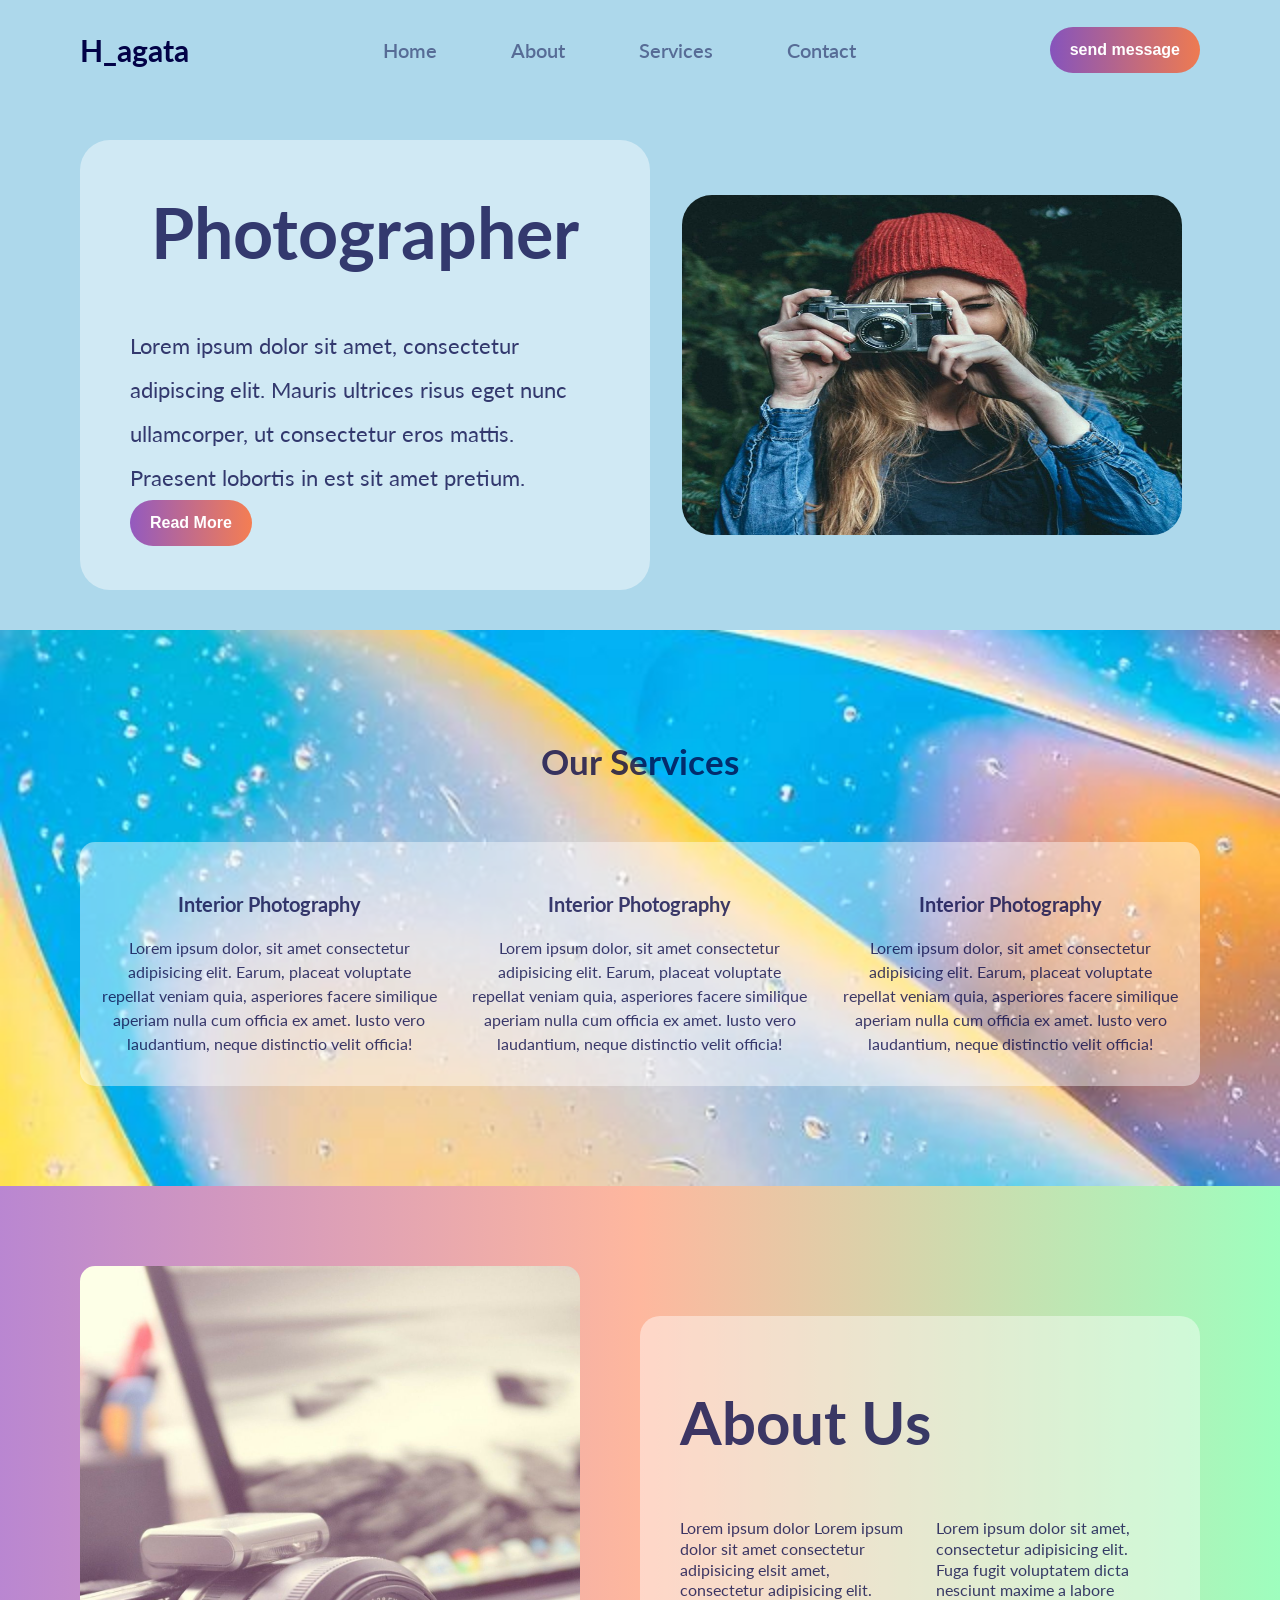
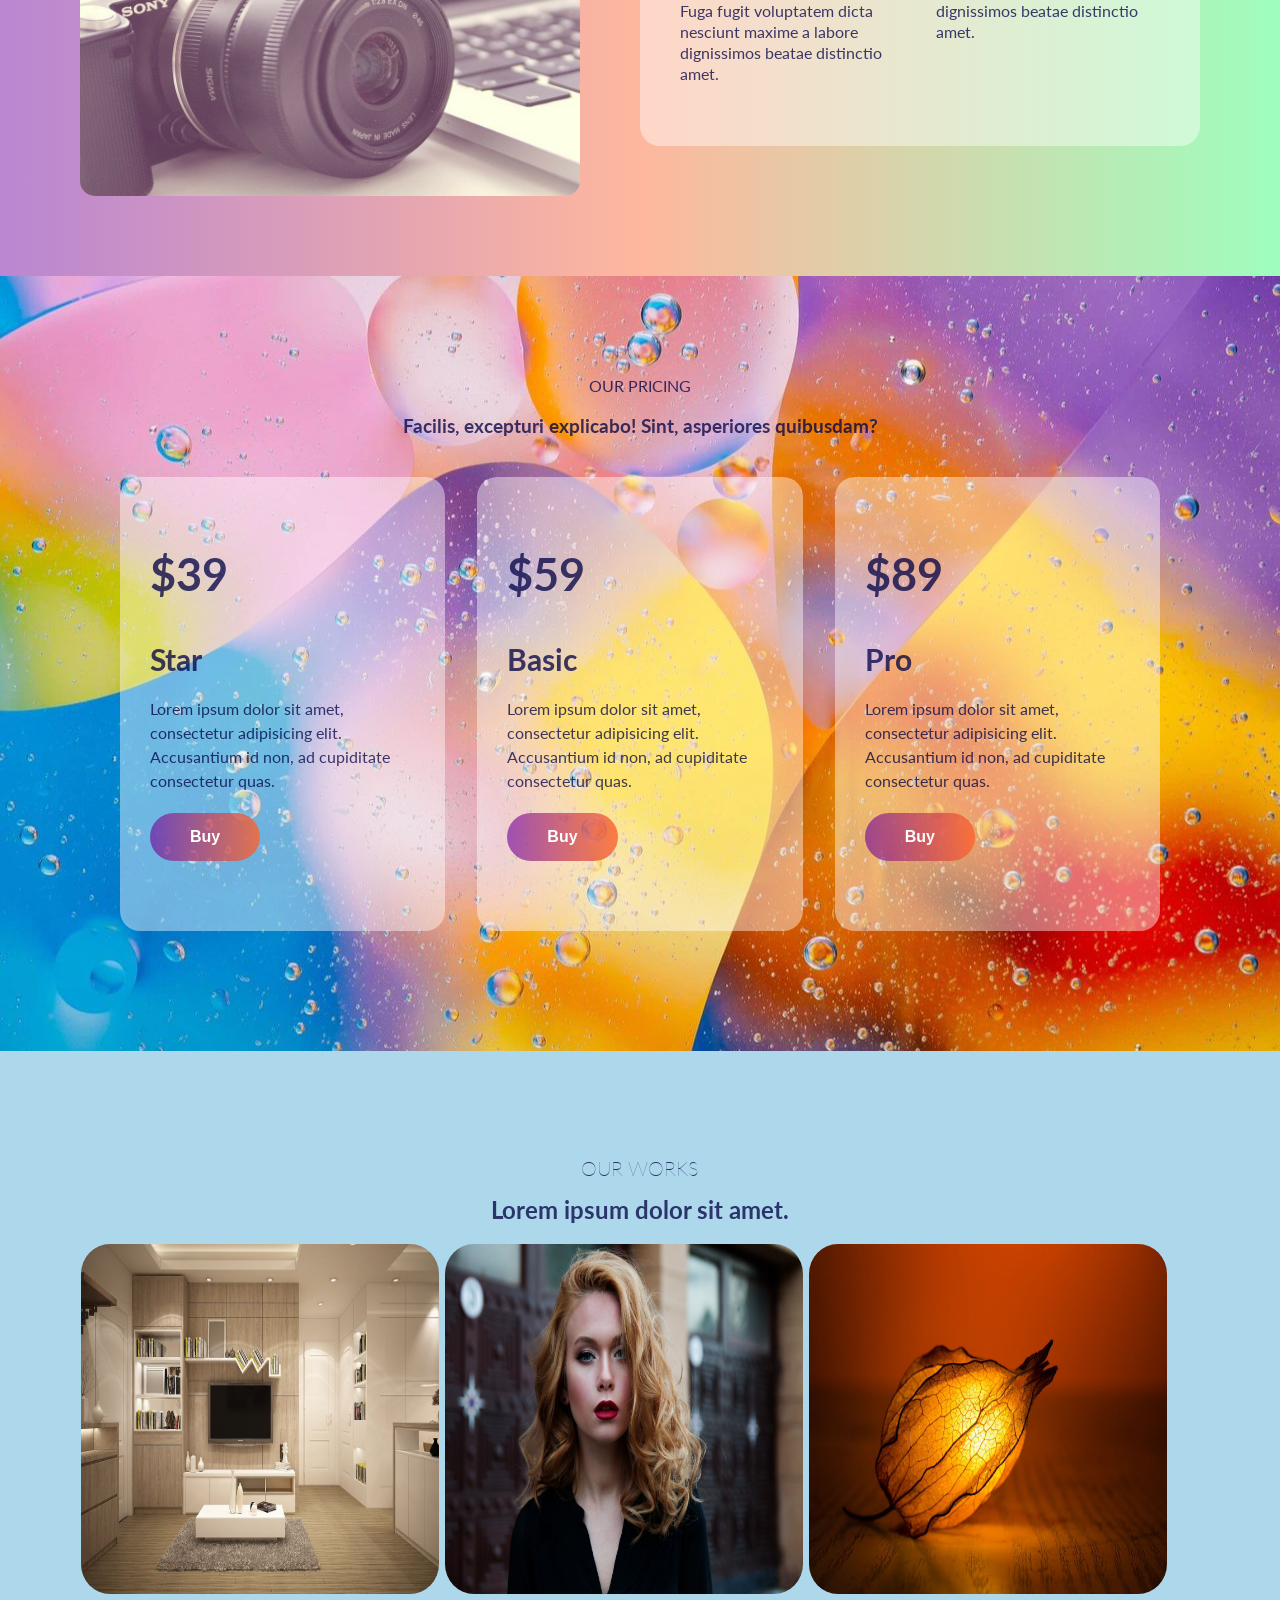
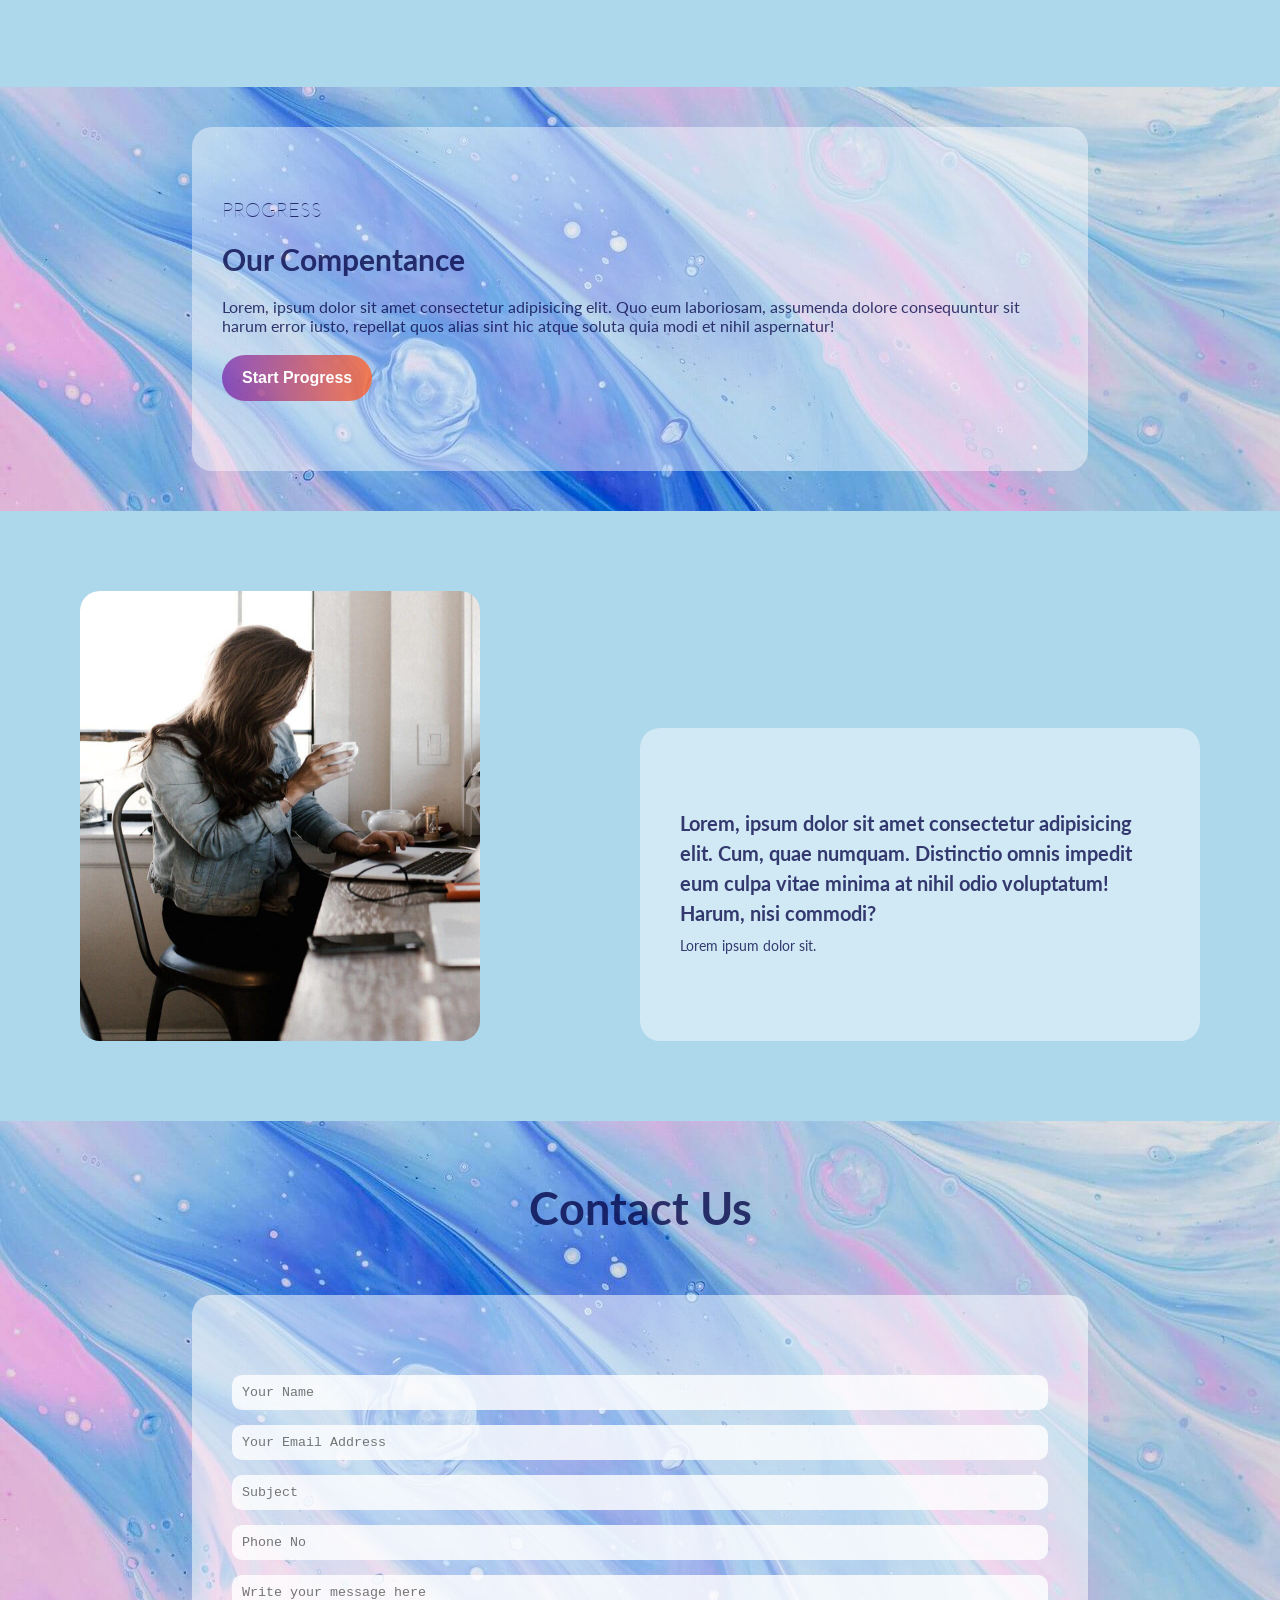
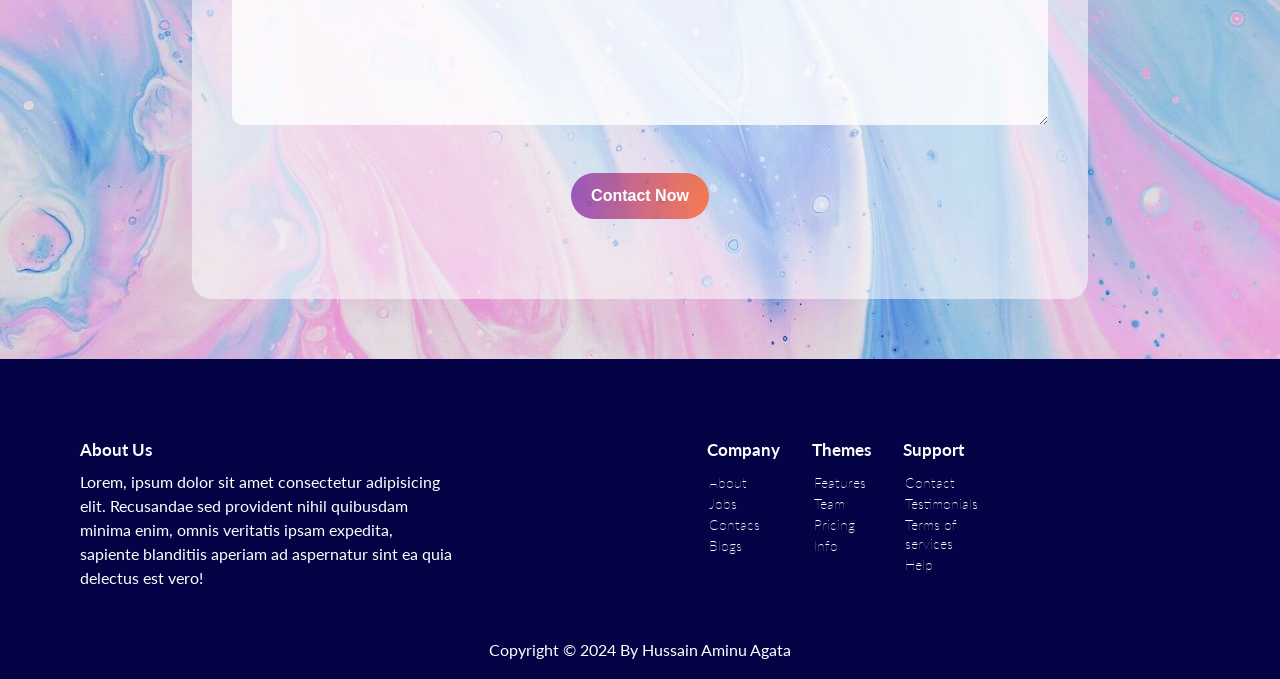
==== index.html @ 6557d961 "initial commit" ====
<!DOCTYPE html>
<html lang="en">
<head>
    <meta charset="UTF-8">
    <link rel="stylesheet" href="https://cdnjs.cloudflare.com/ajax/libs/font-awesome/6.5.2/css/all.min.css" integrity="sha512-SnH5WK+bZxgPHs44uWIX+LLJAJ9/2PkPKZ5QiAj6Ta86w+fsb2TkcmfRyVX3pBnMFcV7oQPJkl9QevSCWr3W6A==" crossorigin="anonymous" referrerpolicy="no-referrer" />
    <link rel="stylesheet" href="style.css">
    <link rel="stylesheet" href="https://cdnjs.cloudflare.com/ajax/libs/font-awesome/6.5.2/css/all.min.css" integrity="sha512-SnH5WK+bZxgPHs44uWIX+LLJAJ9/2PkPKZ5QiAj6Ta86w+fsb2TkcmfRyVX3pBnMFcV7oQPJkl9QevSCWr3W6A==" crossorigin="anonymous" referrerpolicy="no-referrer" />

    <meta name="viewport" content="width=device-width, initial-scale=1.0">
    <title>@agata</title>
</head>
<body>
    <section>
        <div class="h-bg">
    <div class="navbar">
        <div class="container flx">
            <div class="logo">H_agata</div>
            <ul class="nav">
                <li><a href="#">Home</a></li>
                <li><a href="#">About</a></li>
                <li><a href="#">Services</a></li>
                <li><a href="#">Contact</a></li>
            </ul>
            <button>send message</button>

        </div>
    </div>
    <div class="showcase">
        <div class="container">
            <div class="shw">
                <div class="s-b">
                    <h2>Photographer</h2>
                    <p>Lorem ipsum dolor sit amet, consectetur adipiscing elit. Mauris ultrices risus eget nunc ullamcorper, ut consectetur eros mattis. Praesent lobortis in est sit amet pretium.</p>
                    <button>Read More</button>
                </div>
                
                <img src="images/shw-case-pc.jpg" alt="">
            </div>
        </div>
    </div>
    </div>
</section>

<section-1>
    <div class="services">
    <div class="container">
        <h3>Our Services</h3>
        <div class="icon-container">
            <div class="icon">
                <i class="fa-thin fa-lightbulb fa-2xl" style="color: #c346bf;"></i>
            <h4>Interior Photography</h4>
            <p>Lorem ipsum dolor, sit amet consectetur adipisicing elit. Earum, placeat voluptate repellat veniam quia, asperiores facere similique aperiam nulla cum officia ex amet. Iusto vero laudantium, neque distinctio velit officia!</p>
            </div>
            <div class="icon">
                <i class="fa-thin fa-lightbulb fa-2xl" style="color: #c346bf;"></i>
            <h4>Interior Photography</h4>
            <p>Lorem ipsum dolor, sit amet consectetur adipisicing elit. Earum, placeat voluptate repellat veniam quia, asperiores facere similique aperiam nulla cum officia ex amet. Iusto vero laudantium, neque distinctio velit officia!</p>
            </div>
            <div class="icon">
                <i class="fa-thin fa-lightbulb fa-2xl" style="color: #c346bf;"></i>
            <h4>Interior Photography</h4>
            <p>Lorem ipsum dolor, sit amet consectetur adipisicing elit. Earum, placeat voluptate repellat veniam quia, asperiores facere similique aperiam nulla cum officia ex amet. Iusto vero laudantium, neque distinctio velit officia!</p>
            </div>
        </div>
        </div>
    </div>
</div>
</section-1>
<section-2>
    <div class="about">
        <div class="container-1">
        <img src="images/camera.jpg" alt="">
        <div class="abt">
            <h2>About Us</h2>
            <div class="abt-p">
            <p>
                Lorem ipsum dolor Lorem ipsum dolor sit amet consectetur adipisicing elsit amet, consectetur adipisicing elit. Fuga fugit voluptatem dicta nesciunt maxime a labore dignissimos beatae distinctio amet.
            </p>
            <p>
                Lorem ipsum dolor sit amet, consectetur adipisicing elit. Fuga fugit voluptatem dicta nesciunt maxime a labore dignissimos beatae distinctio amet.
            </p>
        </div>
        </div>
    </div>
</div>
</div>
</section-2>
<section-3>
    <div class="our">
        <div class="container"></div>
    <div class="our-pricing">
        
            <p>OUR PRICING</p>
            <h3>Facilis, excepturi explicabo! Sint, asperiores quibusdam?</h3>
            <div class="wrapper">
                <div>
                    <h2>$39</h2>
                    <h4>Star</h4>
                    <span>Lorem ipsum dolor sit amet, consectetur adipisicing elit. Accusantium id non, ad cupiditate consectetur quas.</span> <br>
                    <button>Buy</button>
                </div>
                <div>
                    <h2>$59</h2>
                    <h4>Basic</h4>
                    <span>Lorem ipsum dolor sit amet, consectetur adipisicing elit. Accusantium id non, ad cupiditate consectetur quas.</span> <br>
                    <button>Buy</button>
                </div>
                <div>
                    <h2>$89</h2>
                    <h4>Pro</h4>
                    <span>Lorem ipsum dolor sit amet, consectetur adipisicing elit. Accusantium id non, ad cupiditate consectetur quas.</span> <br>
                    <button>Buy</button>
                </div>
            </div>
        </div>
    </div>
</div>
</section-3>
<section-4>
    <div class="our-work">
        <div class="container">
            <div class="wrk">
            <h1>
                OUR WORKS
            </h1>
            <h2>
                Lorem ipsum dolor sit amet.
            </h2>
            <div class="wrk-img">
                <img src="images/room.png.jpg" alt="">
                <img src="images/woman.png.jpg" alt="">
                <img src="images/lght.png.jpg" alt="">
            </div>
        </div>
    </div>
    </div>
</section>

<section-5>
    <div class="progression">
        <div class="container">
            <div class="pgr">
                <div class="cntn">
                <h2>PROGRESS</h2>
                <h4>Our Compentance</h4>
                    <p>Lorem, ipsum dolor sit amet consectetur adipisicing elit. Quo eum laboriosam, assumenda dolore consequuntur sit harum error iusto, repellat quos alias sint hic atque soluta quia modi et nihil aspernatur!</p>
                    <button>
                        Start Progress
                    </button>
                 
                </div>
        </div>
        
        </div>
    </div>
</section-5>
<section-6>
    <div class="s-wmn">
        <div class="container">
            <div class="wmn">
            <img src="images/woman2.jpg" alt="">
            <p>Lorem, ipsum dolor sit amet consectetur adipisicing elit. Cum, quae numquam. Distinctio omnis impedit eum culpa vitae minima at nihil odio voluptatum! Harum, nisi commodi?<br> <span style=" font-size: smaller; font-weight: lighter;"><small>Lorem ipsum dolor sit.</small></span></p>
        
        </div>
    </div>
    </div>
</section-6>
<secttion-7>
    <div class="contact">
        <div class="container">
            <div class="cnt">
                <h3>Contact Us</h3>
                <form id="contactForm" action="https://formspree.io/f/xjvnjndo"
                method="POST">
                    
                    <input type="text" id="name" name="name" placeholder="Your Name" required>
        
                    <input type="email" id="email" name="email" placeholder="Your Email Address" required>
        
                    <input type="text" id="subject" name="subject" placeholder="Subject" required>
                    <input type="text" id="phone no" name="Phone no" placeholder="Phone No" required>
        
                    <textarea id="message" name="message" placeholder="Write your message here" required></textarea>
                    <div class="btn">
                        <button>Contact Now</button>
                    </div>
                  </form>
            </div>
        </div>
    </div>
</secttion-7>

<div class="footer">
    <div class="container">
        <div class="abt-f">
            <div class="abt-us">
                <div>
                    <h1>About Us</h1>
                <p>Lorem, ipsum dolor sit amet consectetur adipisicing elit. Recusandae sed provident nihil quibusdam minima enim, omnis veritatis ipsam expedita, sapiente blanditiis aperiam ad aspernatur sint ea quia delectus est vero!</p>
                </div>
                <br> <br>
                <div class="cover">
                <div>
                    <h1>Company</h1>
                    <ul>
                        <li><a href="#">About</a></li>
                        <li><a href="#">Jobs</a></li>
                        <li><a href="#">Contacs</a></li>
                        <li><a href="#">Blogs</a></li>
                    </ul>
                </div>
                <div>
                    <h1>Themes</h1>
                    <ul>
                        <li><a href="#">Features</a></li>
                        <li><a href="#">Team</a></li>
                        <li><a href="#">Pricing</a></li>
                        <li><a href="#">Info</a></li>
                    </ul>
                </div>
                <div>
                    <h1>Support</h1>
                    <ul>
                        <li><a href="#">Contact</a></li>
                        <li><a href="#">Testimonials</a></li>
                        <li><a href="#">Terms of services</a></li>
                        <li><a href="#">Help</a></li>
                    </ul>
                    
                </div>
                
            </div>
        </div>
        </div>
        
    </div>
    <div class="copy-right">
        <p>Copyright &copy; 2024 By Hussain Aminu Agata</p>
    </div>
</div>

</body>
</html>
---- style.css ----
@import url('https://fonts.googleapis.com/css2?family=Lato&display=swap');
*{
    padding: 0%;
    margin: 0%;
    box-sizing: border-box;
    list-style: none;
    text-decoration: none;
}

body{
    font-family: lato,sans-serif;
}
img:hover{
    filter: blur(0.2rem);
}


.container{
    padding: 0 80px;
}
.navbar{
    padding: 50px 0;
    width: 100%;
    height: 70px;
}

.navbar .container {
    display: flex;
    justify-content: space-between;
    align-items: center;
    height: 100%;
}

.flx{
    display: flex;
    justify-content: space-between;
}

.logo{
    font-size: 30px;
    font-weight: bold;
    color: rgb(2, 2, 71);
}
button{
    padding: 14px 20px;
    font-size: 16px;
    font-weight: 600;
    color: #fff;
    border-radius: 90px;
    background: linear-gradient(to right, rgba(111, 5, 160, 0.626), rgba(253, 101, 45, 0.813));
    border: 0;
    cursor: pointer;
    transition: background;
    transition-duration: 3s;
    transition-delay: 0.1s;
    transition-property: all;

}

button:hover{
    background: linear-gradient(to right, rgba(111, 5, 160, 0.484),  rgba(253, 100, 45, 0.461));
    transform: translateY(5px);
}
.h-bg{
    background-color: rgba(26, 147, 199, 0.356);
    height: auto;
}
ul{
    display: flex;
}

li{
    margin: 20px;
    padding: 17px;
}
li a{
    font-size: 20px;
    font-weight: 600;
    color: rgba(3, 3, 68, 0.511);
}

li a:hover{
    color: black;
}

.showcase{
    padding: 40px 0;
}
.showcase img{
    height: 340px;
    width: 500px;
    border-radius: 30px;
    align-self: center;
}

.showcase img:hover{
    filter: blur(0.2rem);
}
.shw{
    display: grid;
    grid-template-columns: 1fr 1fr;
    gap: 2rem;
}
.showcase .s-b{
    background-color: rgba(255, 255, 255, 0.427);
    width: 570px;
    height: 450px;
    border-radius: 30px;
    padding: 50px;
}

.showcase .s-b h2{
    font-size: 70px;
    color: rgba(3, 3, 68, 0.763);
}
.showcase .s-b p{
    line-height: 2em;
    padding-top: 30px;
    font-size: 22px;
    color: rgba(3, 3, 68, 0.763);
}

/*services*/
.services{
    background-image: url(images/bg.jpg);
    background-position: center;
    background-repeat: no-repeat;
    background-size: cover;
    width: 100%;
    padding: 100px 0;
}

.services h3{
    text-align: center;
    font-size: 35px;
    font-weight: bolder;
    color: rgba(3, 3, 68, 0.763);
    
}
.icon-container{
    background-color: rgba(255, 255, 255, 0.427);
    width: 100%;
    border-radius: 15px;
    display: grid;
    grid-template-columns: 1fr 1fr 1fr;
    gap: 2em;
    padding: 30px 20px;
    margin-top: 50px;
    text-align: center;
    color:  rgba(3, 3, 68, 0.763);
    line-height: 1.5em;
}

.icon-container h4{
    font-size: 20px;
    padding: 20px;
    font-weight: bold;
}

.about{
    background: linear-gradient(to right, rgba(111, 5, 160, 0.484),  rgba(253, 100, 45, 0.461) ,  rgba(45, 253, 114, 0.461));
    padding: 80px 0;
}

.container-1{
    display: grid;
    padding: 0 80px;
    grid-template-columns: 1fr 1fr;
}
.about img{
    width: 500px;
    height: 530px;
    border-radius: 15px;
}

.abt{
    background-color: rgba(255, 255, 255, 0.427);
    border-radius: 20px;
    height: 430px;
    padding: 70px 40px;
    align-self: center;
}
.abt-p{
    display: grid;
    grid-template-columns: 1fr 1fr;
    gap: 2em;
    line-height: 1.3em;
    color: rgba(3, 3, 68, 0.763);
    padding: 40px 0;
}
.abt h2{
    font-size: 60px;
    color:  rgba(3, 3, 68, 0.763);
    text-align: left;
}

.our{
    
    background-position: center;
    background-repeat: no-repeat;
    background-size: cover;
    background-image: url(images/bg-4.jpg);
}
.our-pricing{
    padding: 90px;
}
.our-pricing p,h3{
    text-align: center;
    color:  rgba(3, 3, 68, 0.763);
    padding: 10px;
}

.wrapper {
    display: grid;
    grid-template-columns: 1fr 1fr 1fr;
    gap: 2em;
    padding: 20px;
    margin: 10px;
    
}
.wrapper >div{
    padding: 70px 30px;
    background-color: rgba(255, 255, 255, 0.427);
    border-radius: 20px;
}
.wrapper h2{
    font-size: 45px;
    font-weight: bold;
    text-align: left;
    color:  rgba(3, 3, 68, 0.763);
}
.wrapper h4{
    font-size: 30px;
    color:  rgba(3, 3, 68, 0.763);
    padding: 20px 0;
}
.wrapper span{
    color:  rgba(3, 3, 68, 0.763);
    line-height: 1.5em;
}

.wrapper button{
    margin-top: 20px;
    padding: 15px 40px;
}

.our-work{
    background-color: rgba(26, 147, 199, 0.356);
    height: auto;
}
.wrk{
    padding: 90px 0;
    color: rgba(3, 3, 68, 0.763);
}

.wrk h1, h2{
    text-align: center;
}
.our-work h1{
    font-size: 20px;
    font-weight: lighter;
    padding: 15px 0;
}

.wrk-img img{
    width: 360px;
    height: 350px; 
    padding: 0px 1px;
    border-radius: 30px;
}

.progression{
    background: url(images/bg-2.jpg);
    background-repeat: no-repeat;
    background-size: cover;
}
.pgr{
    padding: 40px 0;
    display: grid;
    place-items: center;
}
.cntn{
    width: 80%;
    padding: 70px 30px;
    background-color: rgba(255, 255, 255, 0.427);
    border-radius: 20px;
}
.cntn h2{
    font-size: 20px;
    font-weight: lighter; 
    color: rgba(3, 3, 68, 0.763);
    text-align: left;
}
.cntn h4{
    font-size: 30px;
    color: rgba(3, 3, 68, 0.763);
    margin-top: 10px;
    padding-bottom: 20px;
}
.cntn p{
    color: rgba(3, 3, 68, 0.763);
}
.cntn button{
    margin-top: 20px;
}

.s-wmn{
    background-color: rgba(26, 147, 199, 0.356);
    height: auto;
    padding: 80px 0;
}
.wmn{
    display: grid;
    grid-template-columns: 1fr 1fr;
}
.wmn p{
    
    height: min-content;
    padding: 80px 40px;
    background-color: rgba(255, 255, 255, 0.427);
    border-radius: 20px;
    align-self: end;
    font-size: 20px;
    font-weight: bold;
    line-height: 1.5em;
    color: rgba(3, 3, 68, 0.763);
}
.s-wmn img{
    width: 400px;
    height: 450px;
    border-radius: 20px;
}

.contact{
    background: url(images/bg-2.jpg);
    background-position: center;
    background-repeat: no-repeat;
    background-size: cover;
    padding-bottom: 60px;
    
}

.cnt h3{
    font-size: 45px;
    padding: 60px 0;
    color: rgba(3, 3, 68, 0.763);
}
form {
    width: 80%;
    margin: 0px auto;
    padding: 80px 40px;
    background-color: rgba(255, 255, 255, 0.53);
    border-radius: 20px;
  }
  
  h2 {
    text-align: center;
    margin-bottom: 20px;
  }
  
  label {
    display: block;
    margin-bottom: 5px;
  }
  
  input[type="text"],
  input[type="email"],
  textarea {
    width: 100%;
    padding: 10px;
    border: none;
    border-radius: 10px;
    margin-bottom: 15px;
    box-sizing: border-box;
    color: #0d0d0d;
    font-family: monospace;
    background-color: rgba(255, 255, 255, 0.801);
  }
  
  textarea {
    height: 150px;
  }
  input,textarea:focus{
    outline: none;
  }

  .btn{
    display: flex;
    justify-content: center;
    margin-top: 30px;
  }

  .footer{
    background-color: rgb(3, 3, 70);
    color: #fff;
    padding-top: 80px;
    padding-bottom: 20px;
  }

  .abt-us{
    display: grid;
    grid-template-columns:  2fr 1fr 1fr 1fr;
    gap: 2em;
  }
  .abt-us h1{
    font-size: 17px;
    padding-bottom: 10px;
  }
  .abt-us p{
    line-height: 1.5em;
  }
  .abt-us ul{
    display: block;
  }
  .abt-us li{
        margin: 2px;
        padding: 0px;
  }

  .abt-us li a{
color: #fff;
font-size: 14px;
font-weight: lighter;
  }
  .abt-us li a:hover{
    color: #cdcde7ab;
  }

  .cover{
    display: flex;
    gap: 2rem;
  }

  .copy-right{
    text-align: center;
    margin-top: 50px;
  }

  @media (max-width:768px){
    .navbar {
        padding: 20px 0;
        height: auto;
        background-color: transparent;
    }
    
    .navbar .container {
        flex-direction: column;
        text-align: center;
     }
     .navbar li{
        padding: 2px 0;
     }
     .navbar ul{
         padding: 10px;
        
     }
    
     .navbar a:hover{
        padding: 4px;
    }

    .wrapper {
        display: flex;
        flex: 1;
        flex-direction: column;
        text-align: center;
    }
    .wrapper
    h2 {
        text-align: center;
        
    }
    



  @media (max-width:500px){
    .navbar {
        padding: 20px 0;
        height: auto;
        background-color: transparent;
    }
    
    .navbar .container {
        flex-direction: column;
        text-align: center;
     }
     .navbar li{
        padding: 2px 0;
     }
     .navbar ul{
         padding: 10px;
        
     }
    
     .navbar a:hover{
        padding: 4px;
    }
    .shw{
       display: block;
        text-align: center;
        padding-right: 30px;
        
    }
    .showcase .s-b{
        background-color: rgba(255, 255, 255, 0.427);
        height: auto;
        width: 116%;
        height: 350px;
        padding: 50px 30px;
        border-radius: 30px;
        margin-right: 50px;
    }
    
}

.showcase .s-b h2{
    font-size: 40px;
    color: rgba(3, 3, 68, 0.763);
}
.showcase .s-b p{
    line-height: 1.5em;
    padding-top: 20px;
    font-size: 16px;
    color: rgba(3, 3, 68, 0.763);
}
    .showcase img{
        height: 240px;
        width: 340px;
        border-radius: 30px;
        align-self: center;
        margin-top: 10px;
    }
    .s-b button{
        margin-top: 10px;
    }

    .icon-container{
        display: block;
    }

    .container-1{
        display: block;
        padding: 0 80px;
        grid-template-columns: 1fr 1fr;
    }
    .about img{
        width: 400px;
        height: 330px;
        padding-right: 60px;
    }
    
    .abt{
        text-align: center;
        height: auto;
    }
    .abt-p{
        display: block;
        line-height: 1.4em;
    }
    .abt h2{
        font-size: 40px;
        color:  rgba(3, 3, 68, 0.763);

        text-align: center;
    }

    .wrk h1, h2{
        text-align: center;
    }
    .wmn{
        display: block;
    }
    .wmn p{
        align-self: end;
    }
    .s-wmn img{
        width: 330px;
        height: 350px;
        border-radius: 20px;
    }
    
    .cntn h4{
       text-align: center;
    }
    .cntn button{
        display: grid;
        place-items: center;
        margin: auto;
        margin-top: 20px;
    }
    .cntn h2{
        text-align: center;
    }
    .abt-us{
        display: block;
      }
      
      .abt-us h1,p{
        text-align: center;
      }
      .abt-us li{
        text-align: center;
  }

  .abt-us li a{
color: #fff;
font-size: 14px;
font-weight: lighter;
  }

  .cover{
    display: grid;
    grid-template-columns: 1fr 1fr 1fr;
  }

}
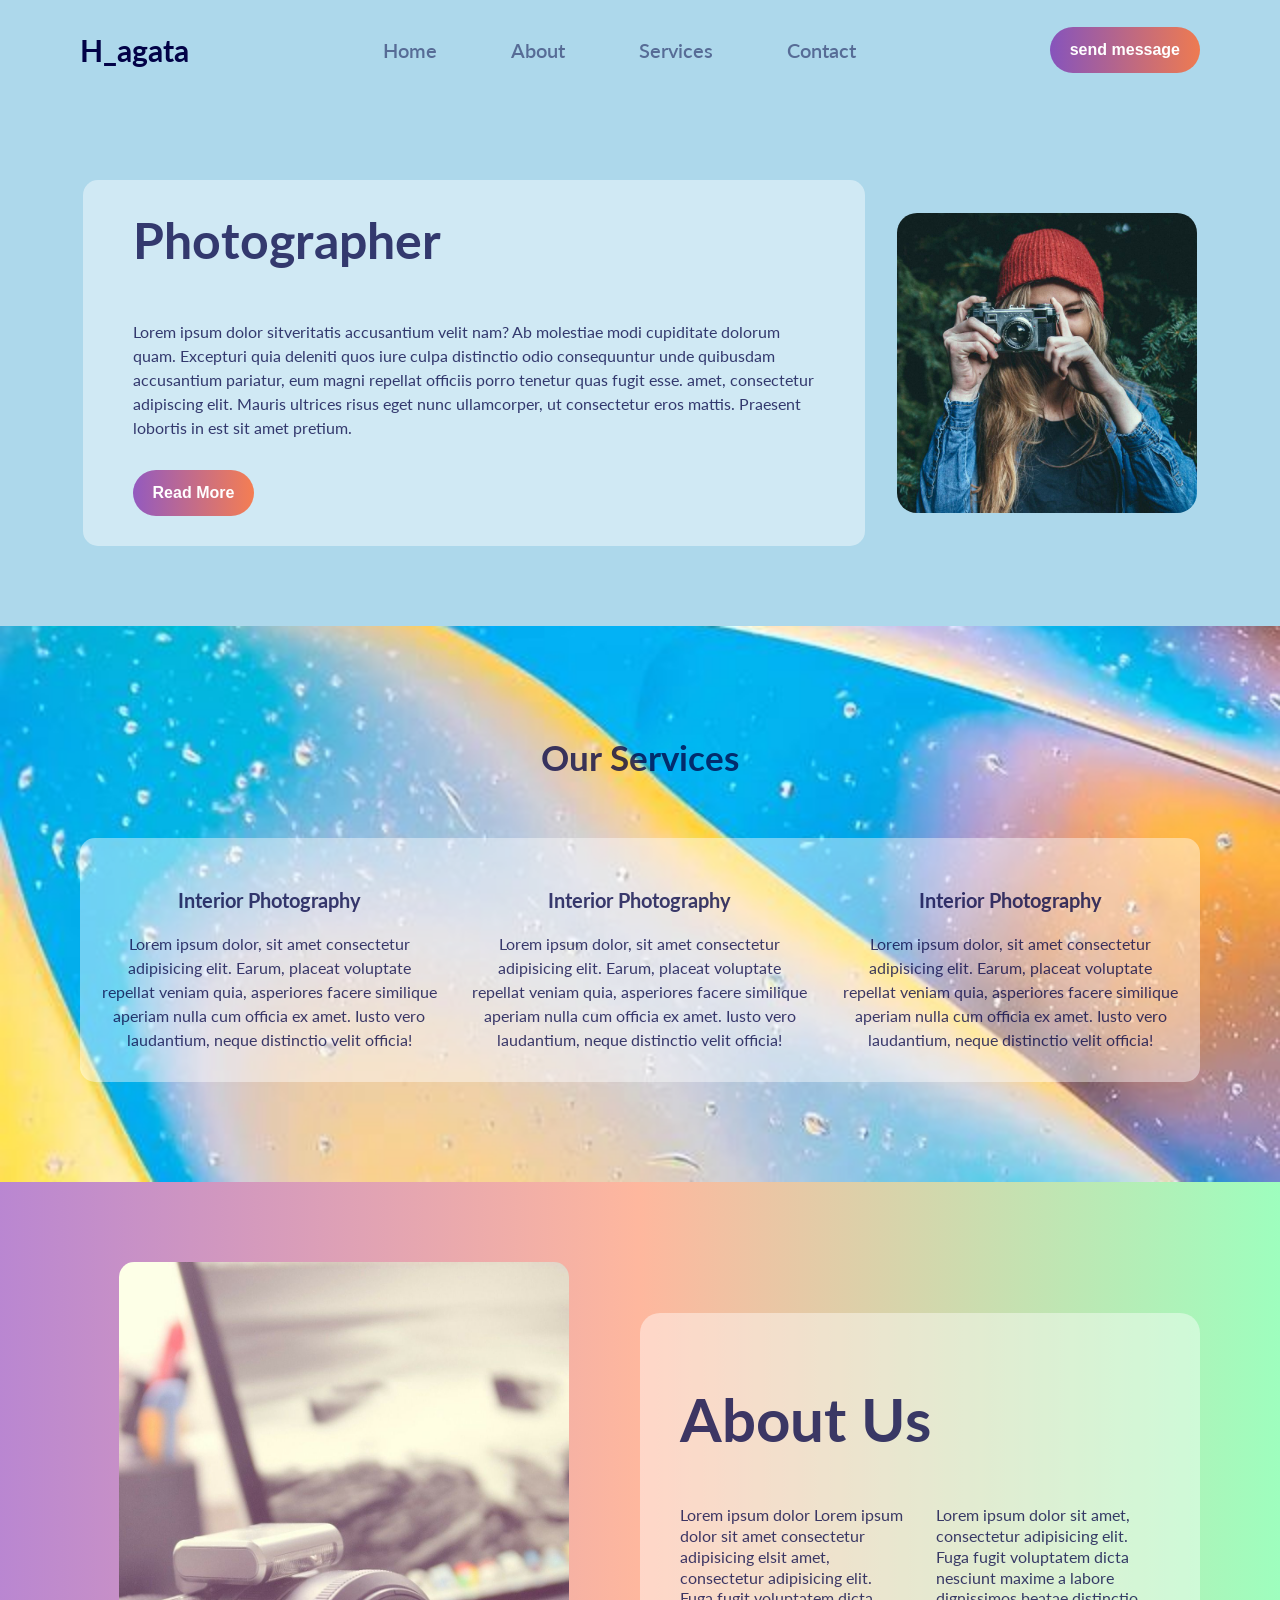
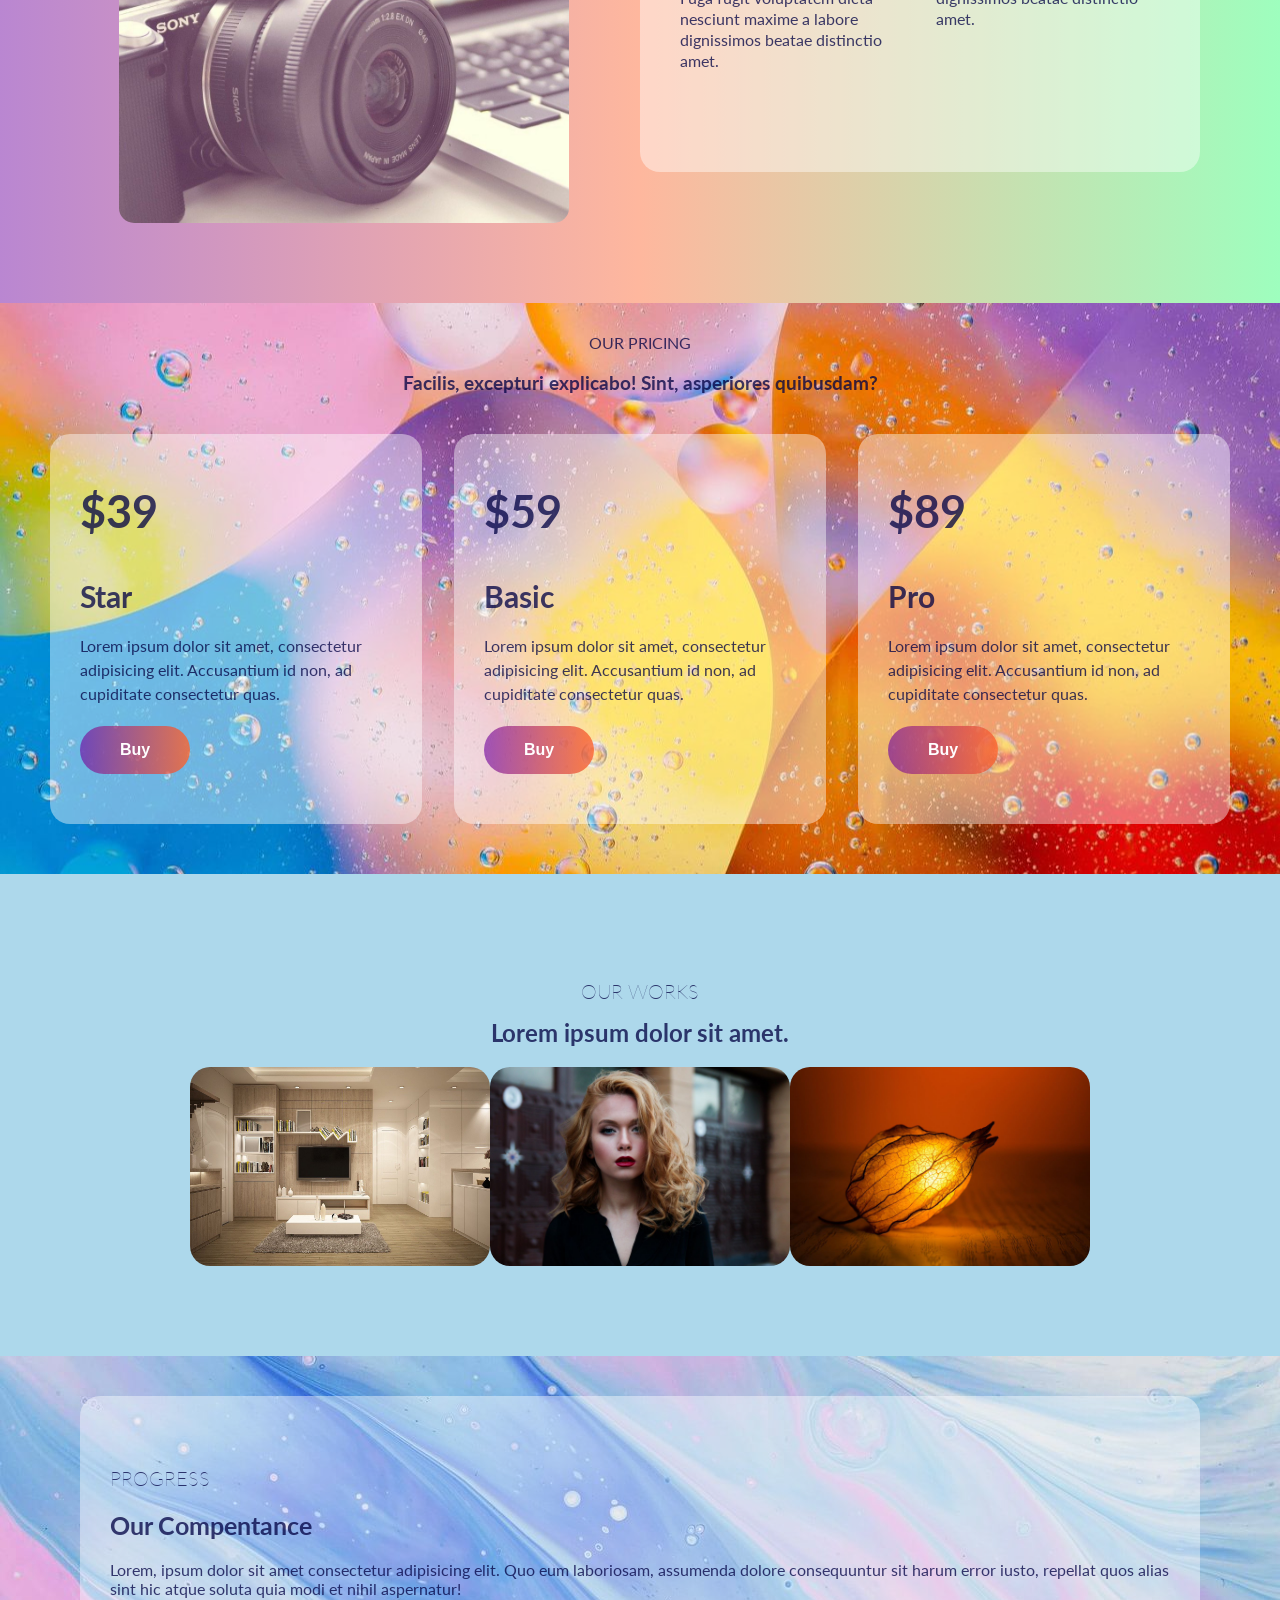
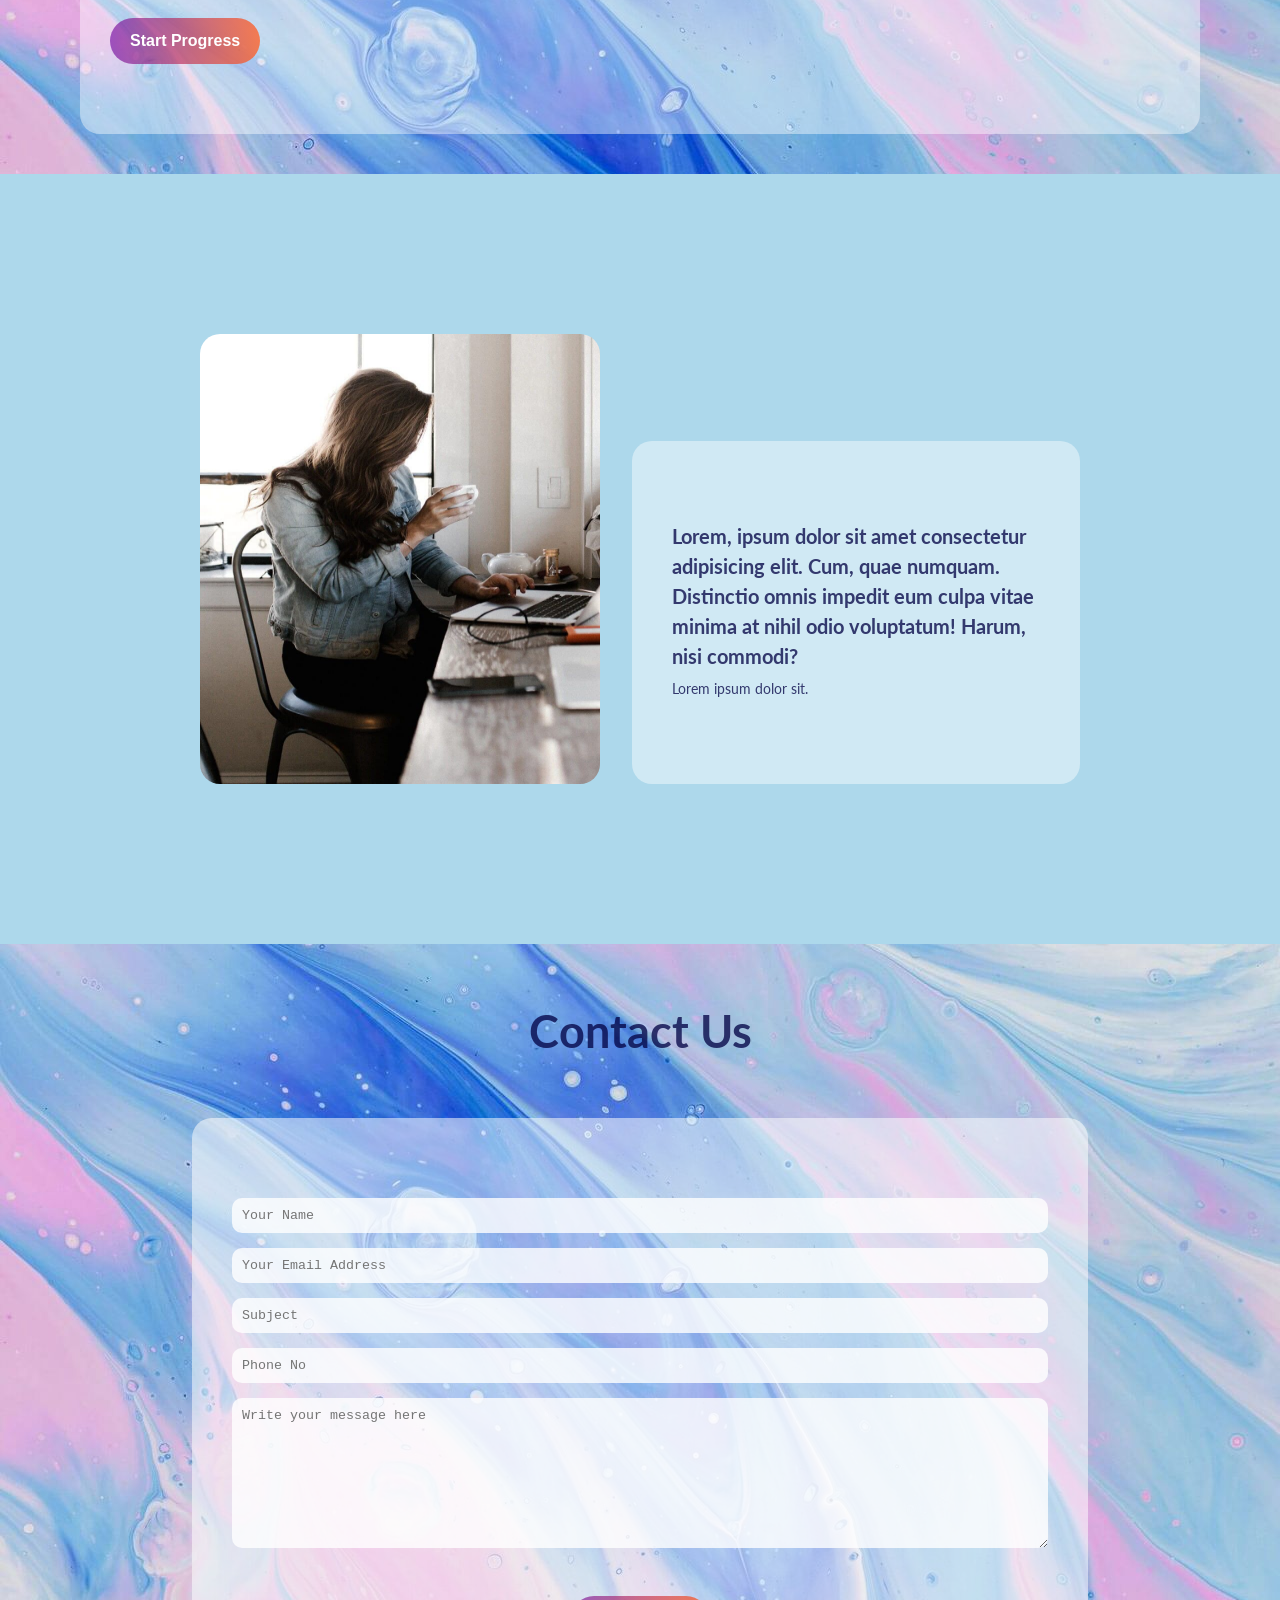
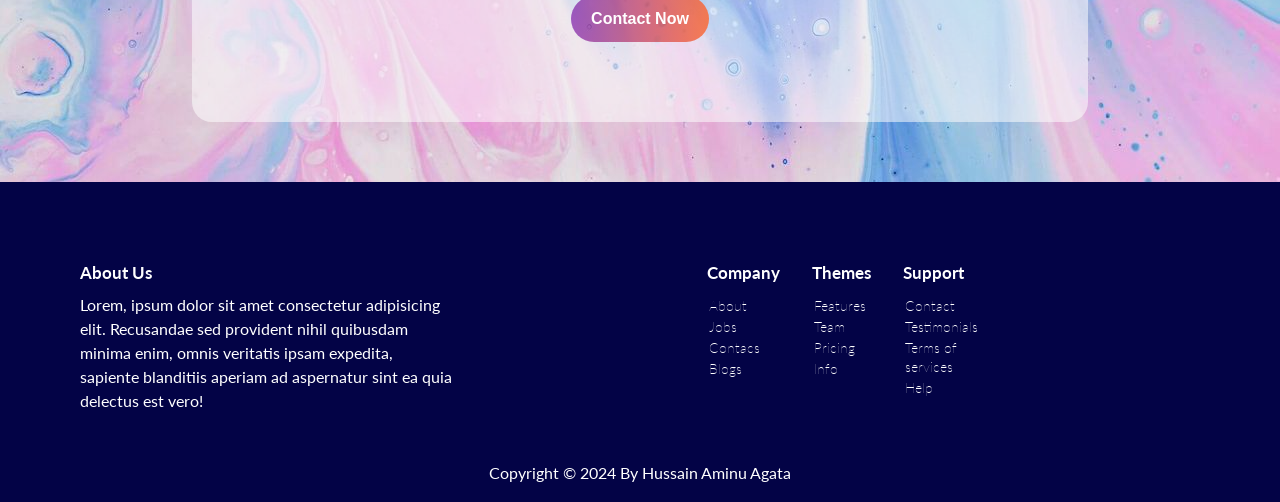
==== commit ed428c94: "initial commit" ====
--- a/index.html
+++ b/index.html
@@ -30,7 +30,7 @@
             <div class="shw">
                 <div class="s-b">
                     <h2>Photographer</h2>
-                    <p>Lorem ipsum dolor sit amet, consectetur adipiscing elit. Mauris ultrices risus eget nunc ullamcorper, ut consectetur eros mattis. Praesent lobortis in est sit amet pretium.</p>
+                    <p>Lorem ipsum dolor sitveritatis accusantium velit nam? Ab molestiae modi cupiditate dolorum quam. Excepturi quia deleniti quos iure culpa distinctio odio consequuntur unde quibusdam accusantium pariatur, eum magni repellat officiis porro tenetur quas fugit esse. amet, consectetur adipiscing elit. Mauris ultrices risus eget nunc ullamcorper, ut consectetur eros mattis. Praesent lobortis in est sit amet pretium.</p>
                     <button>Read More</button>
                 </div>
                 
--- a/style.css
+++ b/style.css
@@ -83,43 +83,42 @@
     color: black;
 }
 
-.showcase{
-    padding: 40px 0;
-}
-.showcase img{
-    height: 340px;
-    width: 500px;
-    border-radius: 30px;
-    align-self: center;
-}
-
-.showcase img:hover{
-    filter: blur(0.2rem);
+img{
+    width: 100px;
+}
+.s-b h2{
+    text-align: left;
+    font-size: 50px;
+    
 }
 .shw{
-    display: grid;
-    grid-template-columns: 1fr 1fr;
-    gap: 2rem;
-}
-.showcase .s-b{
+    display: flex;
+    justify-content: center;
+    flex-wrap: wrap;
+    gap: 2em;
+    align-items: center;
+    padding: 80px 0
+}
+
+.s-b p{
+    margin-top: 50px;
+    line-height: 1.5em;
+}
+.s-b button{
+    margin-top: 30px;
+}
+
+.shw img{
+    width: 300px;
+    border-radius: 20px;
+}
+.s-b{
+    width: 69.9%;
+    padding: 30px 50px;
+    color: rgba(3, 3, 68, 0.763);
     background-color: rgba(255, 255, 255, 0.427);
-    width: 570px;
-    height: 450px;
-    border-radius: 30px;
-    padding: 50px;
-}
-
-.showcase .s-b h2{
-    font-size: 70px;
-    color: rgba(3, 3, 68, 0.763);
-}
-.showcase .s-b p{
-    line-height: 2em;
-    padding-top: 30px;
-    font-size: 22px;
-    color: rgba(3, 3, 68, 0.763);
-}
-
+    border-radius: 15px;
+}
 /*services*/
 .services{
     background-image: url(images/bg.jpg);
@@ -135,9 +134,9 @@
     font-size: 35px;
     font-weight: bolder;
     color: rgba(3, 3, 68, 0.763);
-    
 }
 .icon-container{
+    
     background-color: rgba(255, 255, 255, 0.427);
     width: 100%;
     border-radius: 15px;
@@ -163,30 +162,37 @@
 }
 
 .container-1{
-    display: grid;
+    display: flex;
+    justify-content: center;
+    gap: 2em;
+    align-items: center;
     padding: 0 80px;
-    grid-template-columns: 1fr 1fr;
+    
 }
 .about img{
-    width: 500px;
-    height: 530px;
+    width: 450px;
     border-radius: 15px;
+    display: flex;
+    margin: auto;
 }
 
 .abt{
+    width: 50%;
     background-color: rgba(255, 255, 255, 0.427);
     border-radius: 20px;
-    height: 430px;
+    height: auto;
     padding: 70px 40px;
+    gap: 2rem;
     align-self: center;
 }
+
 .abt-p{
     display: grid;
     grid-template-columns: 1fr 1fr;
     gap: 2em;
     line-height: 1.3em;
-    color: rgba(3, 3, 68, 0.763);
-    padding: 40px 0;
+    color: rgba(3, 3, 68, 0.763); 
+    padding: 30px 0;
 }
 .abt h2{
     font-size: 60px;
@@ -202,7 +208,7 @@
     background-image: url(images/bg-4.jpg);
 }
 .our-pricing{
-    padding: 90px;
+    padding: 20px;
 }
 .our-pricing p,h3{
     text-align: center;
@@ -219,7 +225,7 @@
     
 }
 .wrapper >div{
-    padding: 70px 30px;
+    padding: 50px 30px;
     background-color: rgba(255, 255, 255, 0.427);
     border-radius: 20px;
 }
@@ -261,12 +267,13 @@
     font-weight: lighter;
     padding: 15px 0;
 }
-
+.wrk-img{
+    display: flex;
+    justify-content: center;
+}
 .wrk-img img{
-    width: 360px;
-    height: 350px; 
-    padding: 0px 1px;
-    border-radius: 30px;
+    width: 300px;
+    border-radius: 20px;
 }
 
 .progression{
@@ -280,7 +287,7 @@
     place-items: center;
 }
 .cntn{
-    width: 80%;
+    width: auto;
     padding: 70px 30px;
     background-color: rgba(255, 255, 255, 0.427);
     border-radius: 20px;
@@ -292,7 +299,7 @@
     text-align: left;
 }
 .cntn h4{
-    font-size: 30px;
+    font-size: 25px;
     color: rgba(3, 3, 68, 0.763);
     margin-top: 10px;
     padding-bottom: 20px;
@@ -310,11 +317,14 @@
     padding: 80px 0;
 }
 .wmn{
-    display: grid;
-    grid-template-columns: 1fr 1fr;
+    display: flex;
+    justify-content: center;
+    flex-wrap: wrap;
+    gap: 2em;
+    padding: 80px 0
 }
 .wmn p{
-    
+    width: 40%;
     height: min-content;
     padding: 80px 40px;
     background-color: rgba(255, 255, 255, 0.427);
@@ -436,7 +446,10 @@
     margin-top: 50px;
   }
 
-  @media (max-width:768px){
+
+
+  /*mobile*/
+  @media (max-width:500px){
     .navbar {
         padding: 20px 0;
         height: auto;
@@ -459,22 +472,100 @@
         padding: 4px;
     }
 
-    .wrapper {
-        display: flex;
-        flex: 1;
-        flex-direction: column;
-        text-align: center;
-    }
-    .wrapper
-    h2 {
-        text-align: center;
+ 
+     .icon-container{
+            display: block;
+        }
+    
+        .container-1{
+            display: block;
+            padding: 0 80px;
+            grid-template-columns: 1fr 1fr;
+        }
         
-    }
-    
-
-
-
-  @media (max-width:500px){
+
+        
+        .abt-p{
+            display: block;
+            line-height: 1.4em;
+            flex-wrap: wrap;
+        }
+        .abt h2{
+            font-size: 40px;
+            color:  rgba(3, 3, 68, 0.763);
+    
+            text-align: center;
+        }
+    
+        .wrk h1, h2{
+            text-align: center;
+        }
+        
+
+        .wrapper {
+            display: block;
+            gap: 2em;
+            padding: 50px;
+            margin: 20px;
+            
+        }
+        .wrapper >div{
+            padding: 50px 30px;
+            background-color: rgba(255, 255, 255, 0.427);
+            border-radius: 20px;
+            margin: 10px;
+            text-align: center;
+        }
+        .wrapper h2{
+            text-align: center;
+        }
+        .wrk-img img{
+            width: 320px;
+            height: auto; 
+            align-items: center;
+        }
+        .our-pricing{
+            padding: 90px 0;
+        }
+        .cntn h4{
+           text-align: center;
+        }
+        .cntn button{
+            display: grid;
+            place-items: center;
+            margin: auto;
+            margin-top: 20px;
+        }
+        .cntn h2{
+            text-align: center;
+        }
+        .abt-us{
+            display: block;
+          }
+          
+          .abt-us h1,p{
+            text-align: center;
+          }
+          .abt-us li{
+            text-align: center;
+      }
+    
+      .abt-us li a{
+    color: #fff;
+    font-size: 14px;
+    font-weight: lighter;
+      }
+    
+      .cover{
+        display: grid;
+        grid-template-columns: 1fr 1fr 1fr;
+      }
+    
+    
+}
+
+
+  @media (max-width:768px){
     .navbar {
         padding: 20px 0;
         height: auto;
@@ -496,67 +587,142 @@
      .navbar a:hover{
         padding: 4px;
     }
-    .shw{
-       display: block;
-        text-align: center;
-        padding-right: 30px;
+    .s-b{
+        width: auto;
+        padding: 30px 50px;
+        color: rgba(3, 3, 68, 0.763);
+        background-color: rgba(255, 255, 255, 0.427);
+        border-radius: 15px;
+    }
+
+    .s-b button{
+        display: flex;
+        margin: auto;
+        margin-top: 30px;
+    }
+        .icon-container{
+            display: block;
+        }
+    
+        .container-1{
+            display: block;
+            padding: 0 80px;
+            grid-template-columns: 1fr 1fr;
+        }
         
-    }
-    .showcase .s-b{
-        background-color: rgba(255, 255, 255, 0.427);
-        height: auto;
-        width: 116%;
-        height: 350px;
-        padding: 50px 30px;
-        border-radius: 30px;
-        margin-right: 50px;
-    }
-    
-}
-
-.showcase .s-b h2{
-    font-size: 40px;
-    color: rgba(3, 3, 68, 0.763);
-}
-.showcase .s-b p{
-    line-height: 1.5em;
-    padding-top: 20px;
-    font-size: 16px;
-    color: rgba(3, 3, 68, 0.763);
-}
-    .showcase img{
-        height: 240px;
-        width: 340px;
-        border-radius: 30px;
-        align-self: center;
-        margin-top: 10px;
-    }
-    .s-b button{
-        margin-top: 10px;
-    }
-
-    .icon-container{
-        display: block;
-    }
-
-    .container-1{
-        display: block;
-        padding: 0 80px;
-        grid-template-columns: 1fr 1fr;
-    }
-    .about img{
-        width: 400px;
-        height: 330px;
-        padding-right: 60px;
-    }
-    
-    .abt{
-        text-align: center;
-        height: auto;
-    }
-    .abt-p{
-        display: block;
+        .about img{
+            width: 250px;
+            border-radius: 15px;
+            display: flex;
+            margin: auto;
+            padding-bottom: 5px;
+        }
+        
+        .abt{
+            
+            width: auto;
+        }
+        .abt-p{
+            
+            display: block;
+            line-height: 1.4em;
+            flex-wrap: wrap;
+        }
+        .abt h2{
+            font-size: 40px;
+            color:  rgba(3, 3, 68, 0.763);
+    
+            text-align: center;
+        }
+    
+        .wrk h1, h2{
+            text-align: center;
+        }
+        .s-wmn{
+            padding: 40px 0;
+        }
+        .wmn{
+            display: block;
+        }
+        .wmn p{
+            align-self: end;
+        }
+        .s-wmn img{
+            width: 255px;
+            height: 350px;
+            border-radius: 20px;
+        }
+
+        .wrapper {
+            display: block;
+            gap: 2em;
+            padding: 50px;
+            margin: 20px;
+            
+        }
+        .wrapper >div{
+            padding: 50px 30px;
+            background-color: rgba(255, 255, 255, 0.427);
+            border-radius: 20px;
+            margin: 10px;
+            text-align: center;
+        }
+        .wrapper h2{
+            text-align: center;
+        }
+
+        .wrk-img{
+            flex-direction: column;
+            justify-content: start;
+            gap: 1em;
+        }
+        
+        .wrk-img img{
+            width: 255px;
+            height: auto; 
+            align-items: center;
+        }
+        .our-pricing{
+            padding: 90px 0;
+        }
+        .cntn h4{
+           text-align: center;
+        }
+        .cntn button{
+            display: grid;
+            place-items: center;
+            margin: auto;
+            margin-top: 20px;
+        }
+        .cntn h2{
+            text-align: center;
+        }
+        .abt-us{
+            display: block;
+          }
+          
+          .abt-us h1,p{
+            text-align: center;
+          }
+          .abt-us li{
+            text-align: center;
+      }
+    
+      .abt-us li a{
+    color: #fff;
+    font-size: 14px;
+    font-weight: lighter;
+      }
+    
+      .cover{
+        display: grid;
+        grid-template-columns: 1fr 1fr 1fr;
+      }
+
+    .abt-p p{
+        display: grid;
         line-height: 1.4em;
+        flex-wrap: wrap;
     }
     .abt h2{
         font-size: 40px;
@@ -564,54 +730,7 @@
 
         text-align: center;
     }
-
-    .wrk h1, h2{
-        text-align: center;
-    }
-    .wmn{
-        display: block;
-    }
-    .wmn p{
-        align-self: end;
-    }
-    .s-wmn img{
-        width: 330px;
-        height: 350px;
-        border-radius: 20px;
-    }
-    
-    .cntn h4{
-       text-align: center;
-    }
-    .cntn button{
-        display: grid;
-        place-items: center;
-        margin: auto;
-        margin-top: 20px;
-    }
-    .cntn h2{
-        text-align: center;
-    }
-    .abt-us{
-        display: block;
-      }
-      
-      .abt-us h1,p{
-        text-align: center;
-      }
-      .abt-us li{
-        text-align: center;
-  }
-
-  .abt-us li a{
-color: #fff;
-font-size: 14px;
-font-weight: lighter;
-  }
-
-  .cover{
-    display: grid;
-    grid-template-columns: 1fr 1fr 1fr;
-  }
-
-}+    
+}
+
+
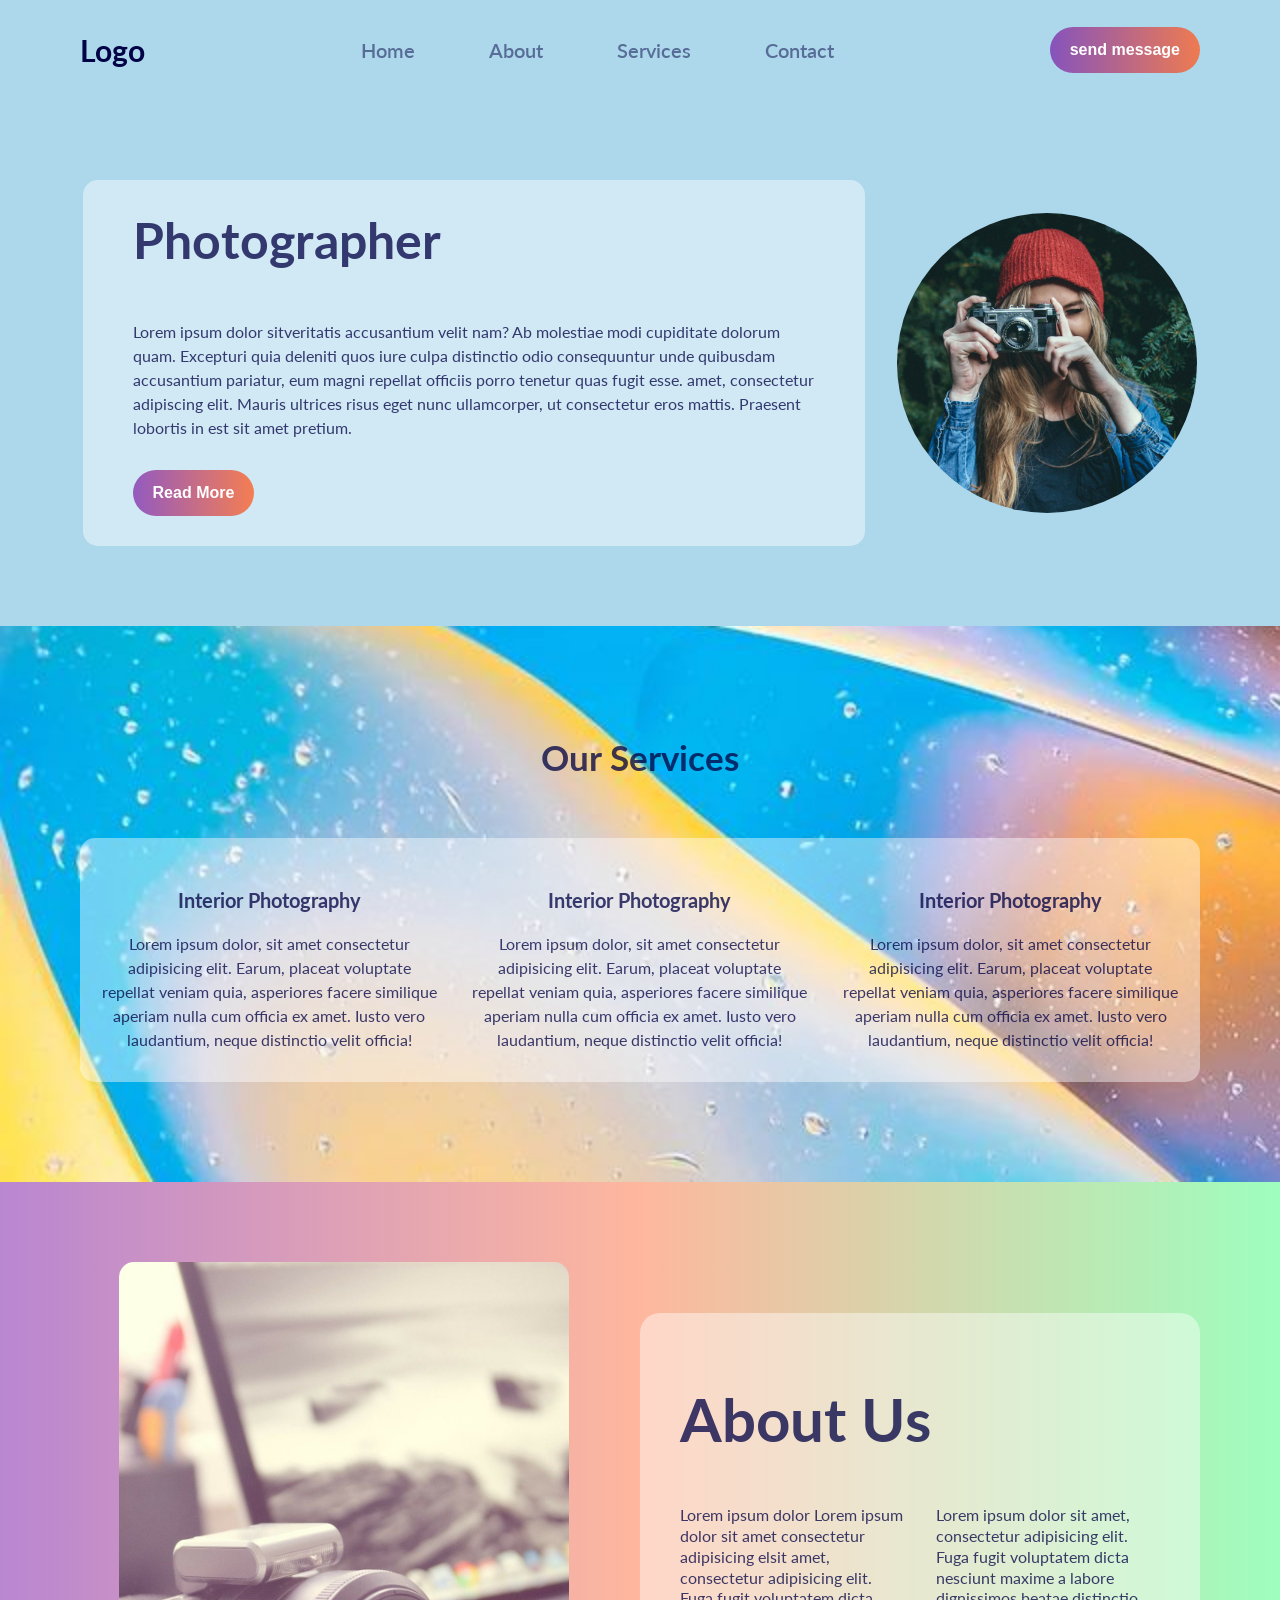
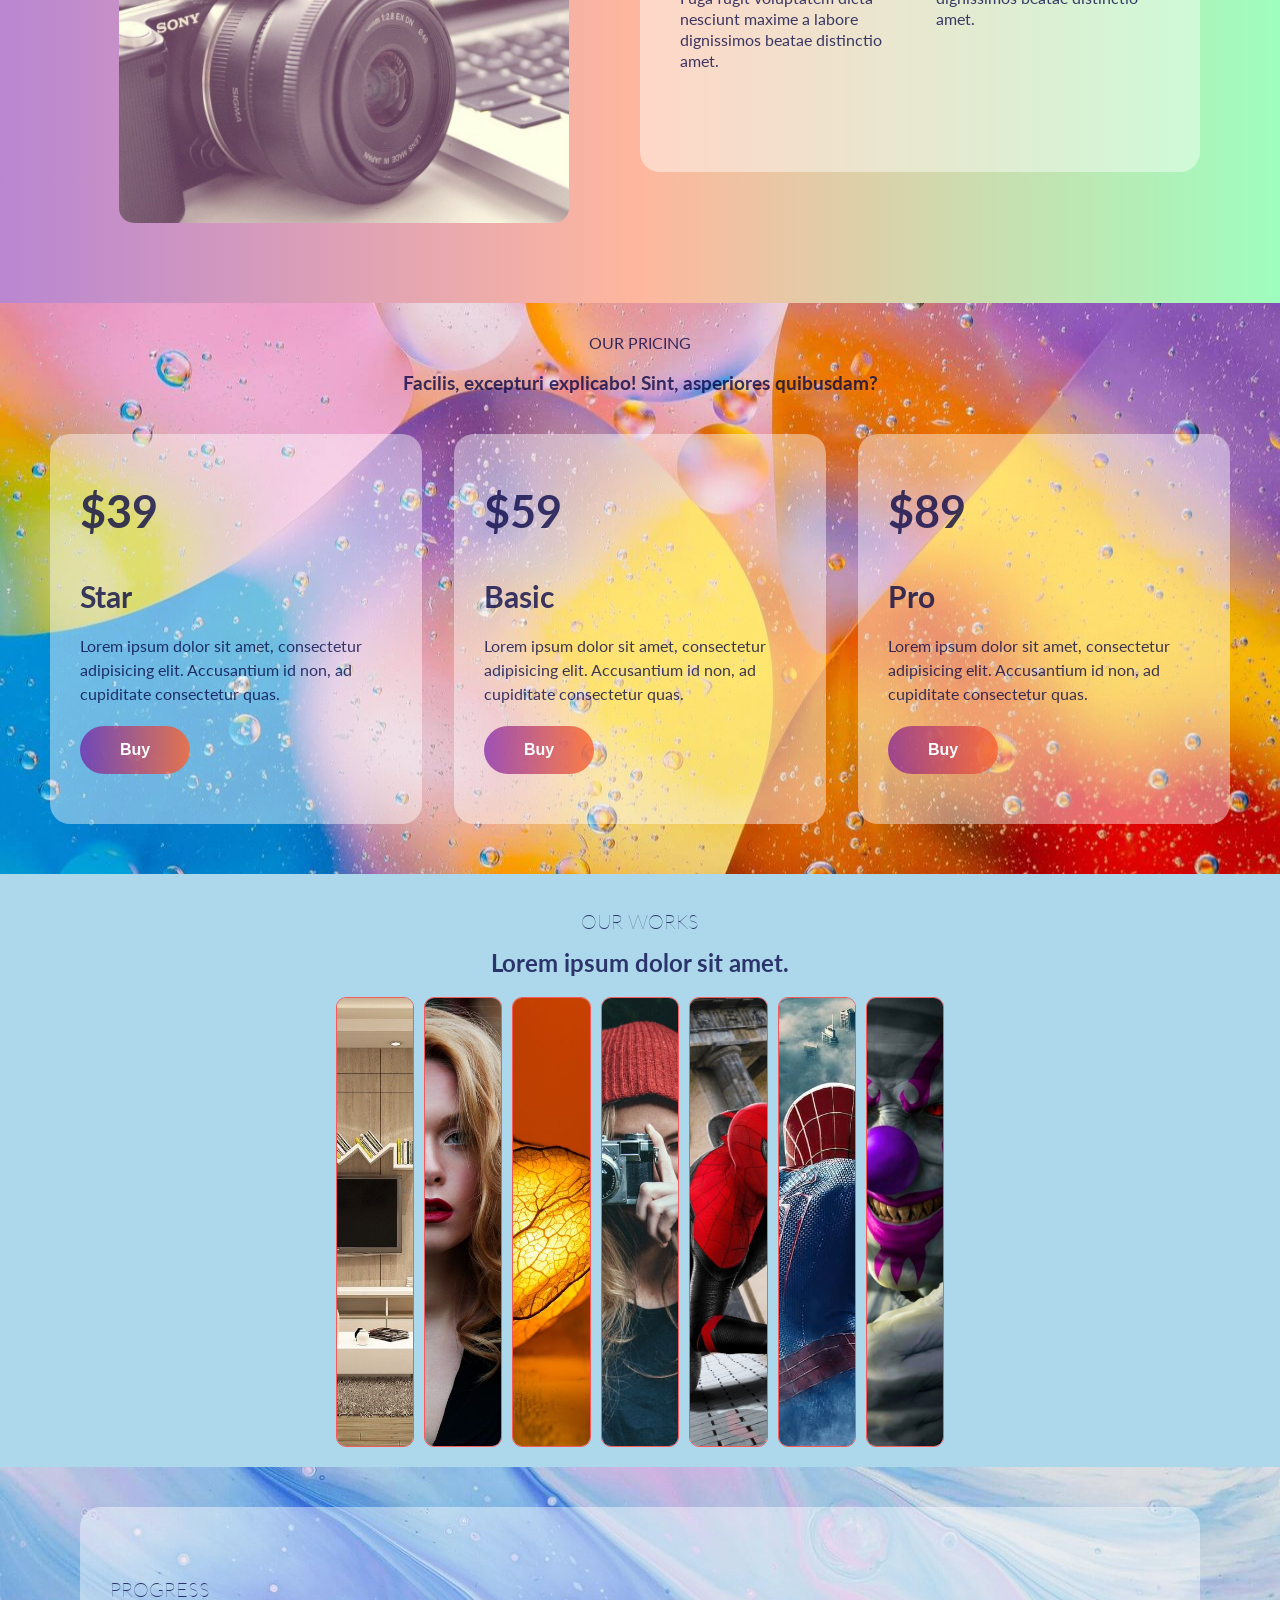
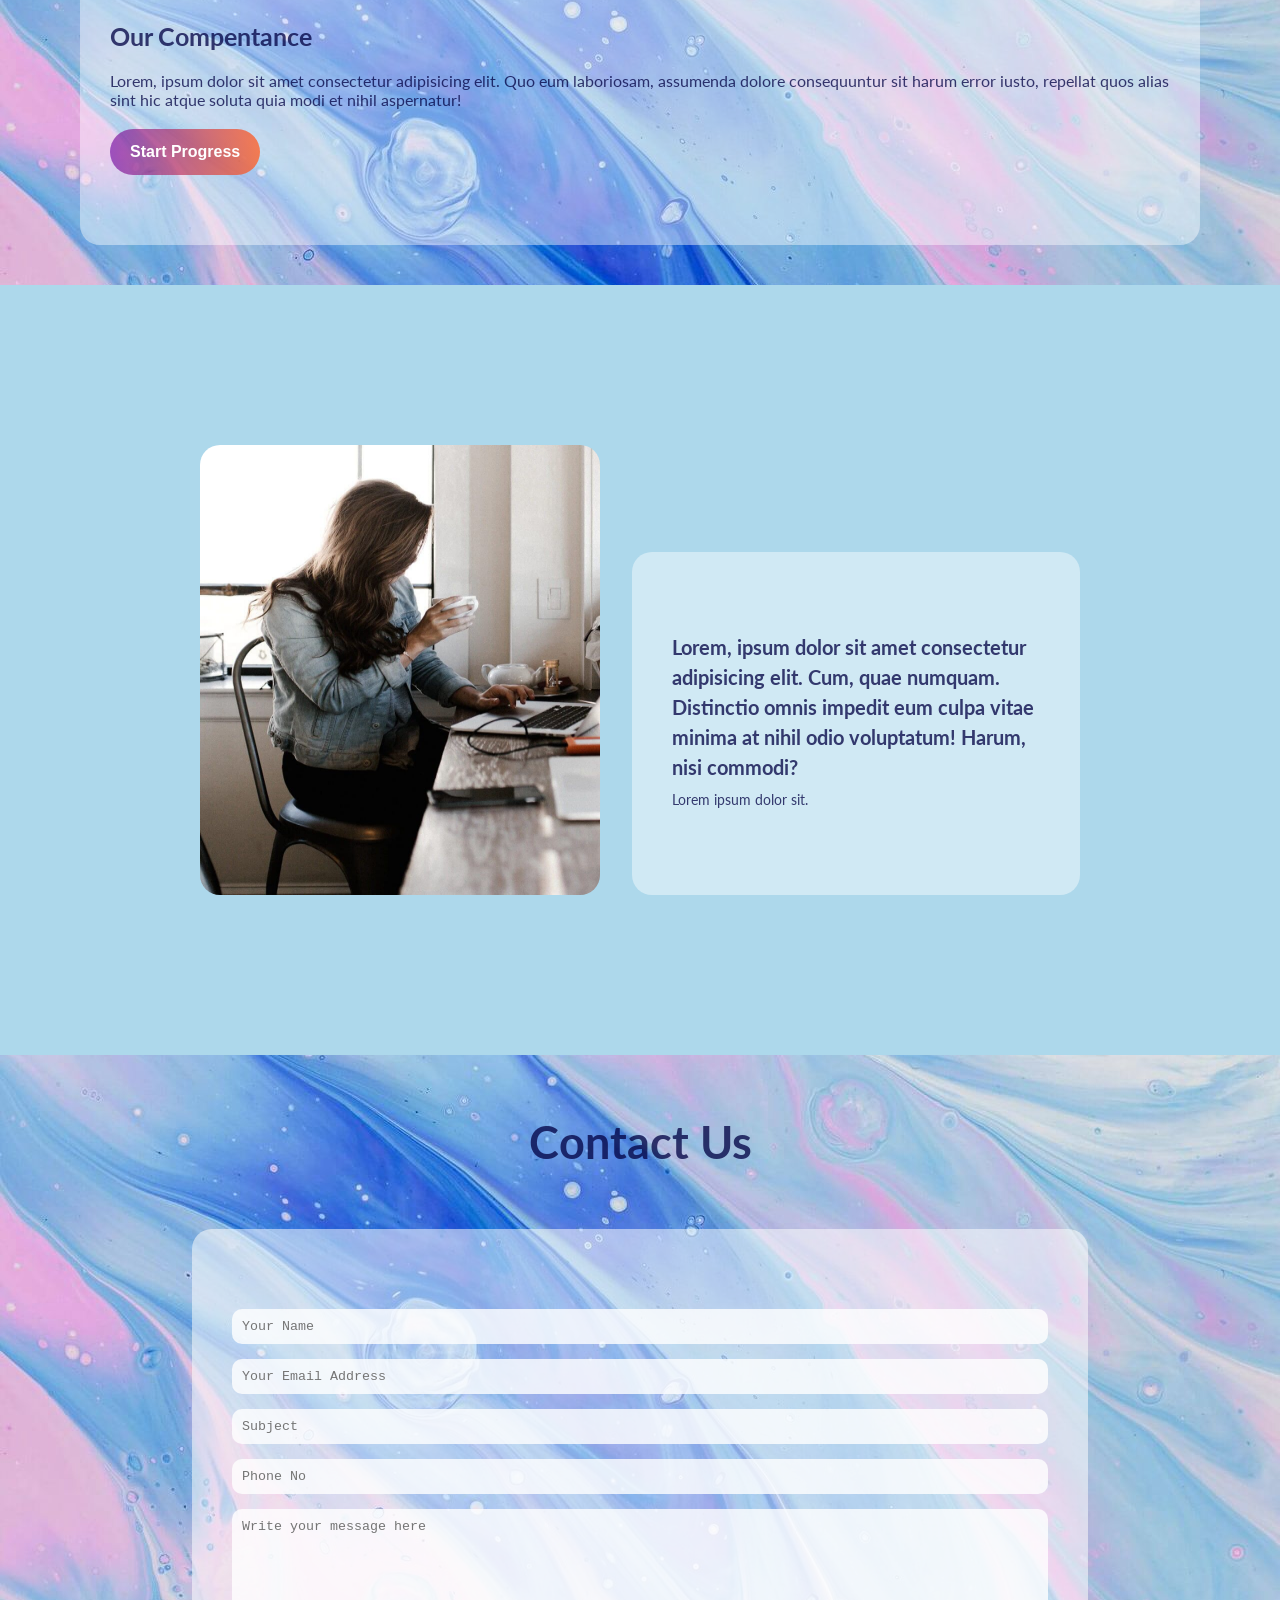
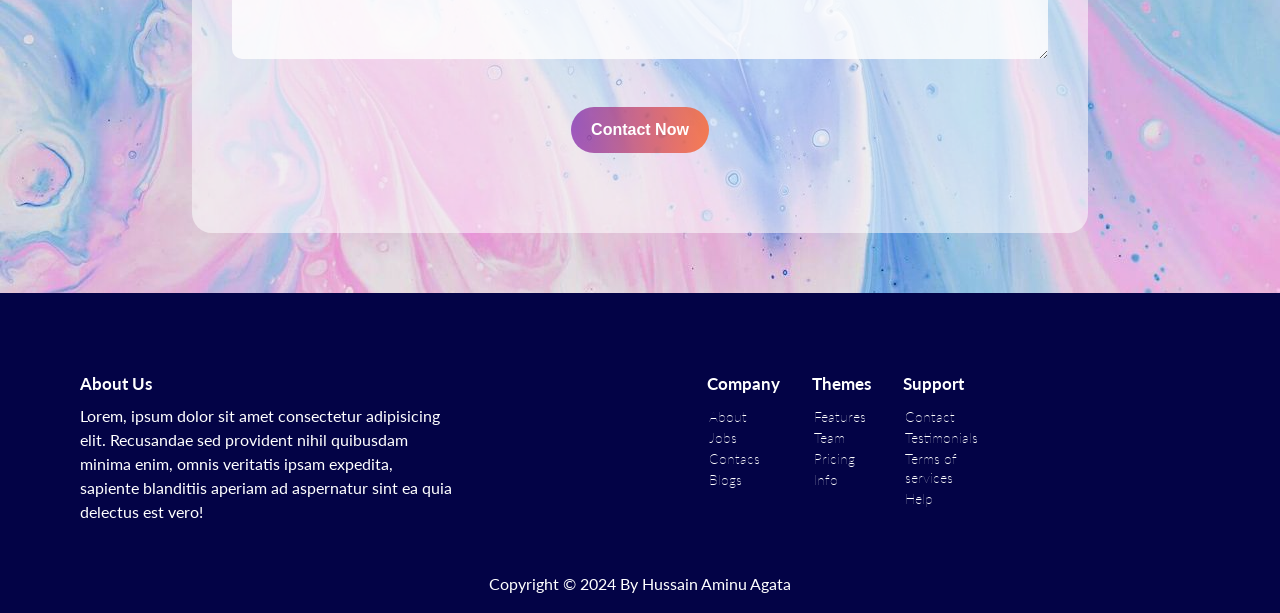
==== commit 208bebc4: "initial commit" ====
--- a/index.html
+++ b/index.html
@@ -2,19 +2,20 @@
 <html lang="en">
 <head>
     <meta charset="UTF-8">
+    <link rel="shortcut icon" href="images/camera.jpg" type="image/x-icon">
     <link rel="stylesheet" href="https://cdnjs.cloudflare.com/ajax/libs/font-awesome/6.5.2/css/all.min.css" integrity="sha512-SnH5WK+bZxgPHs44uWIX+LLJAJ9/2PkPKZ5QiAj6Ta86w+fsb2TkcmfRyVX3pBnMFcV7oQPJkl9QevSCWr3W6A==" crossorigin="anonymous" referrerpolicy="no-referrer" />
     <link rel="stylesheet" href="style.css">
     <link rel="stylesheet" href="https://cdnjs.cloudflare.com/ajax/libs/font-awesome/6.5.2/css/all.min.css" integrity="sha512-SnH5WK+bZxgPHs44uWIX+LLJAJ9/2PkPKZ5QiAj6Ta86w+fsb2TkcmfRyVX3pBnMFcV7oQPJkl9QevSCWr3W6A==" crossorigin="anonymous" referrerpolicy="no-referrer" />
 
     <meta name="viewport" content="width=device-width, initial-scale=1.0">
-    <title>@agata</title>
+    <title>@agata Photography</title>
 </head>
 <body>
     <section>
         <div class="h-bg">
     <div class="navbar">
         <div class="container flx">
-            <div class="logo">H_agata</div>
+            <div class="logo">Logo</div>
             <ul class="nav">
                 <li><a href="#">Home</a></li>
                 <li><a href="#">About</a></li>
@@ -116,6 +117,12 @@
     </div>
 </div>
 </section-3>
+
+<section>
+    <div class="ptf">
+       
+    </div>
+</section>
 <section-4>
     <div class="our-work">
         <div class="container">
@@ -130,6 +137,10 @@
                 <img src="images/room.png.jpg" alt="">
                 <img src="images/woman.png.jpg" alt="">
                 <img src="images/lght.png.jpg" alt="">
+                <img src="images/shw-case-pc.jpg" alt="">
+                <img src="images/IMG_0178.JPG" alt="">
+                <img src="images/IMG_0181.JPG" alt="">
+                <img src="images/IMG_4172.JPG" alt="">
             </div>
         </div>
     </div>
--- a/style.css
+++ b/style.css
@@ -10,10 +10,6 @@
 body{
     font-family: lato,sans-serif;
 }
-img:hover{
-    filter: blur(0.2rem);
-}
-
 
 .container{
     padding: 0 80px;
@@ -59,7 +55,7 @@
 
 button:hover{
     background: linear-gradient(to right, rgba(111, 5, 160, 0.484),  rgba(253, 100, 45, 0.461));
-    transform: translateY(5px);
+    transform: scale(0.9);
 }
 .h-bg{
     background-color: rgba(26, 147, 199, 0.356);
@@ -110,6 +106,10 @@
 
 .shw img{
     width: 300px;
+    border-radius: 50% 50%;
+    transition: border-radius 2s ease;
+}
+.shw img:hover{
     border-radius: 20px;
 }
 .s-b{
@@ -255,7 +255,7 @@
     height: auto;
 }
 .wrk{
-    padding: 90px 0;
+    padding: 20px 0;
     color: rgba(3, 3, 68, 0.763);
 }
 
@@ -268,12 +268,25 @@
     padding: 15px 0;
 }
 .wrk-img{
+    margin: auto;
+    width: 70%;
+    height: 450px;
     display: flex;
     justify-content: center;
+    gap: 10px;
+    
 }
 .wrk-img img{
-    width: 300px;
-    border-radius: 20px;
+    width: 10%;
+    height: 100%;
+    object-fit: cover;
+    border-radius: 10px;
+    border: 1px solid rgb(248, 89, 89);
+    transition: width 0.7s ease;
+}
+
+.wrk-img :hover{
+    width: 50%;
 }
 
 .progression{
@@ -645,7 +658,8 @@
             display: block;
         }
         .wmn p{
-            align-self: end;
+            width: 100%;
+            flex-wrap: wrap;
         }
         .s-wmn img{
             width: 255px;
@@ -673,14 +687,14 @@
 
         .wrk-img{
             flex-direction: column;
-            justify-content: start;
-            gap: 1em;
+            flex-wrap: wrap;
+            gap: 0.3em;
         }
         
         .wrk-img img{
-            width: 255px;
-            height: auto; 
-            align-items: center;
+            width: 50px;
+            height: 200px; 
+            
         }
         .our-pricing{
             padding: 90px 0;
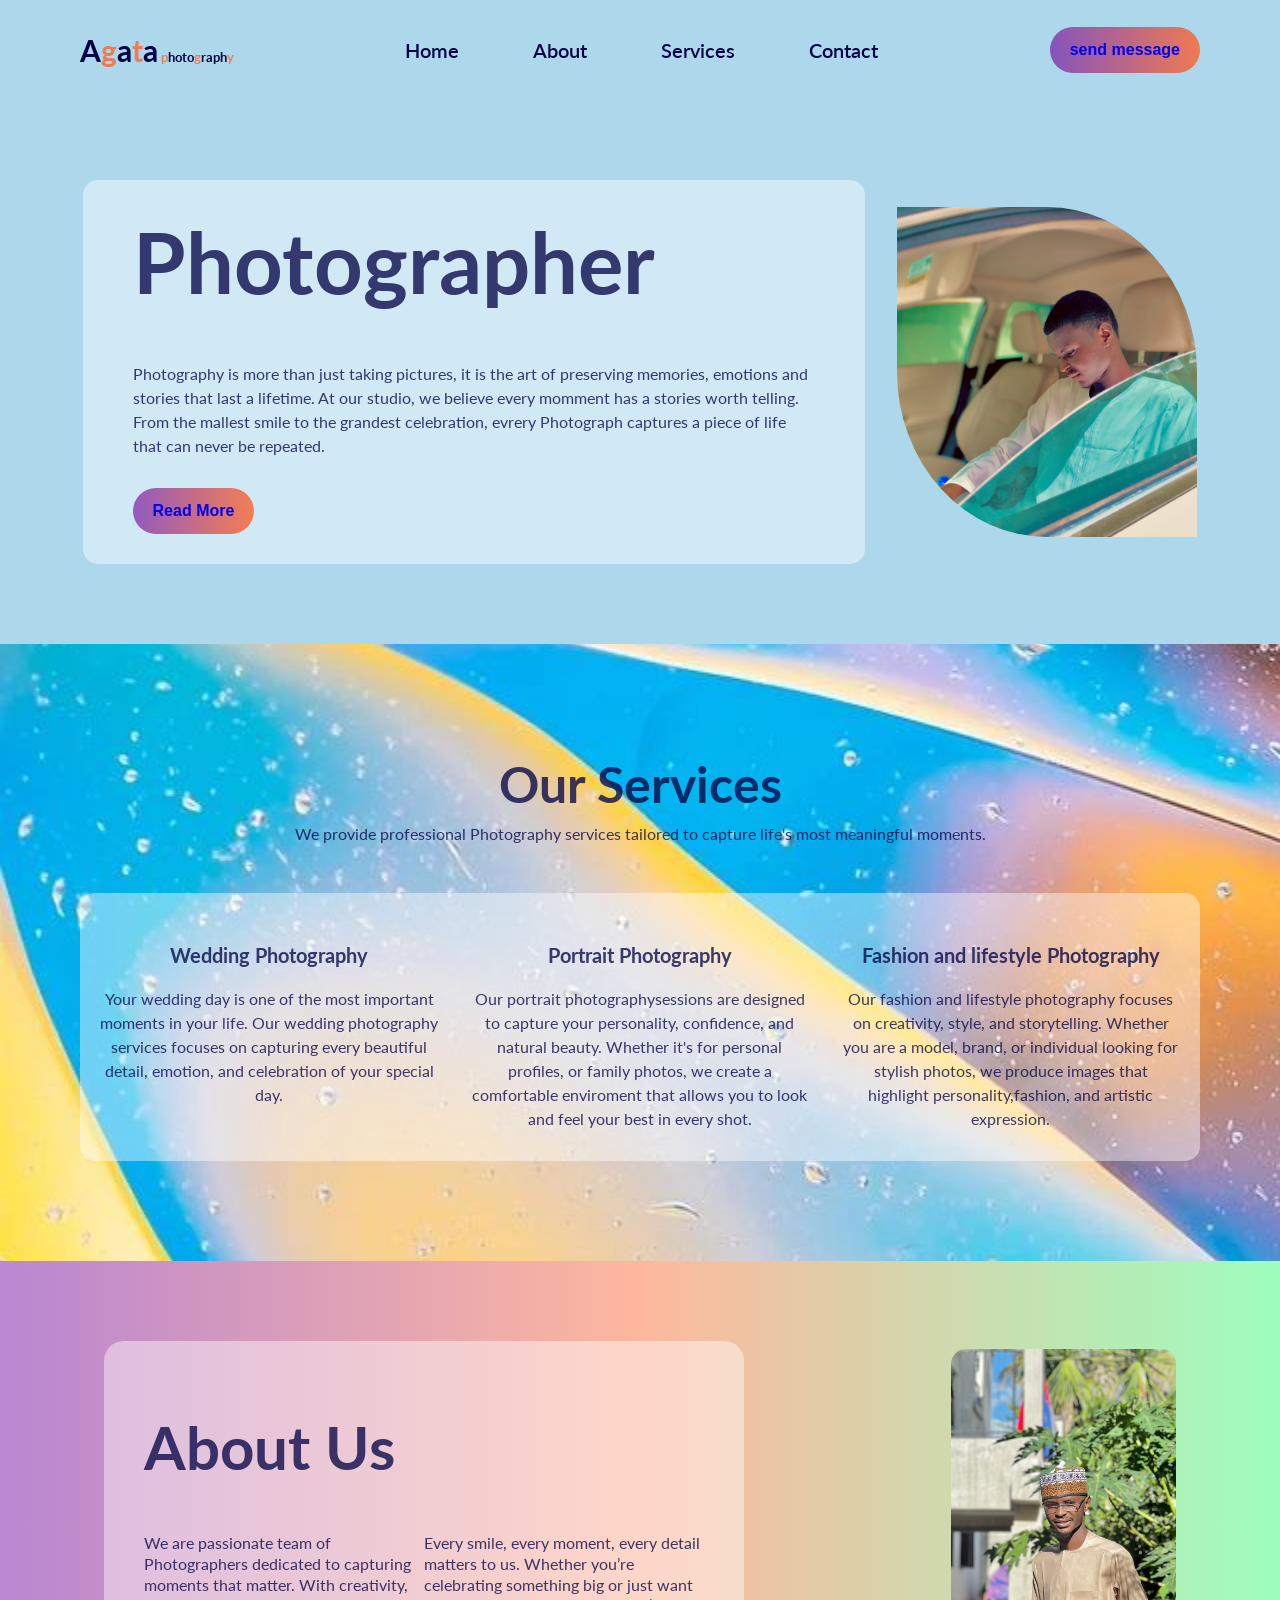
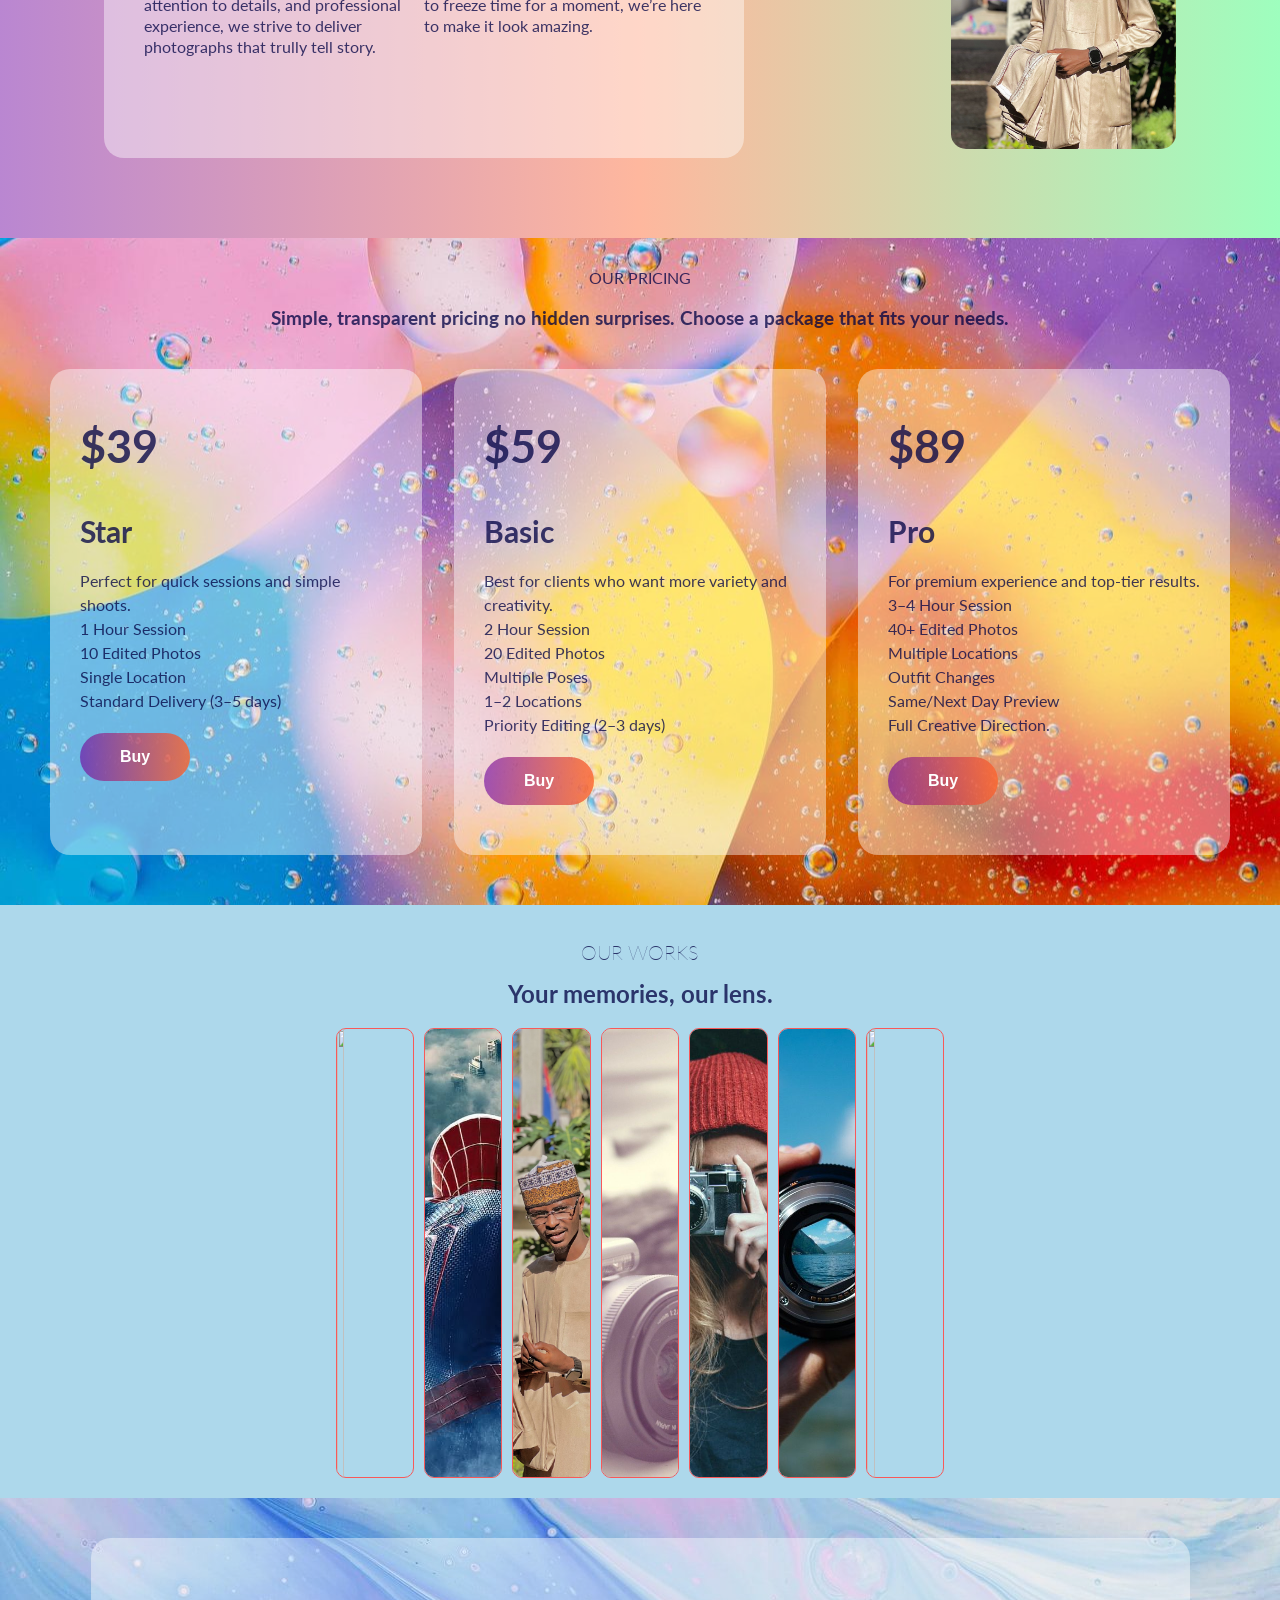
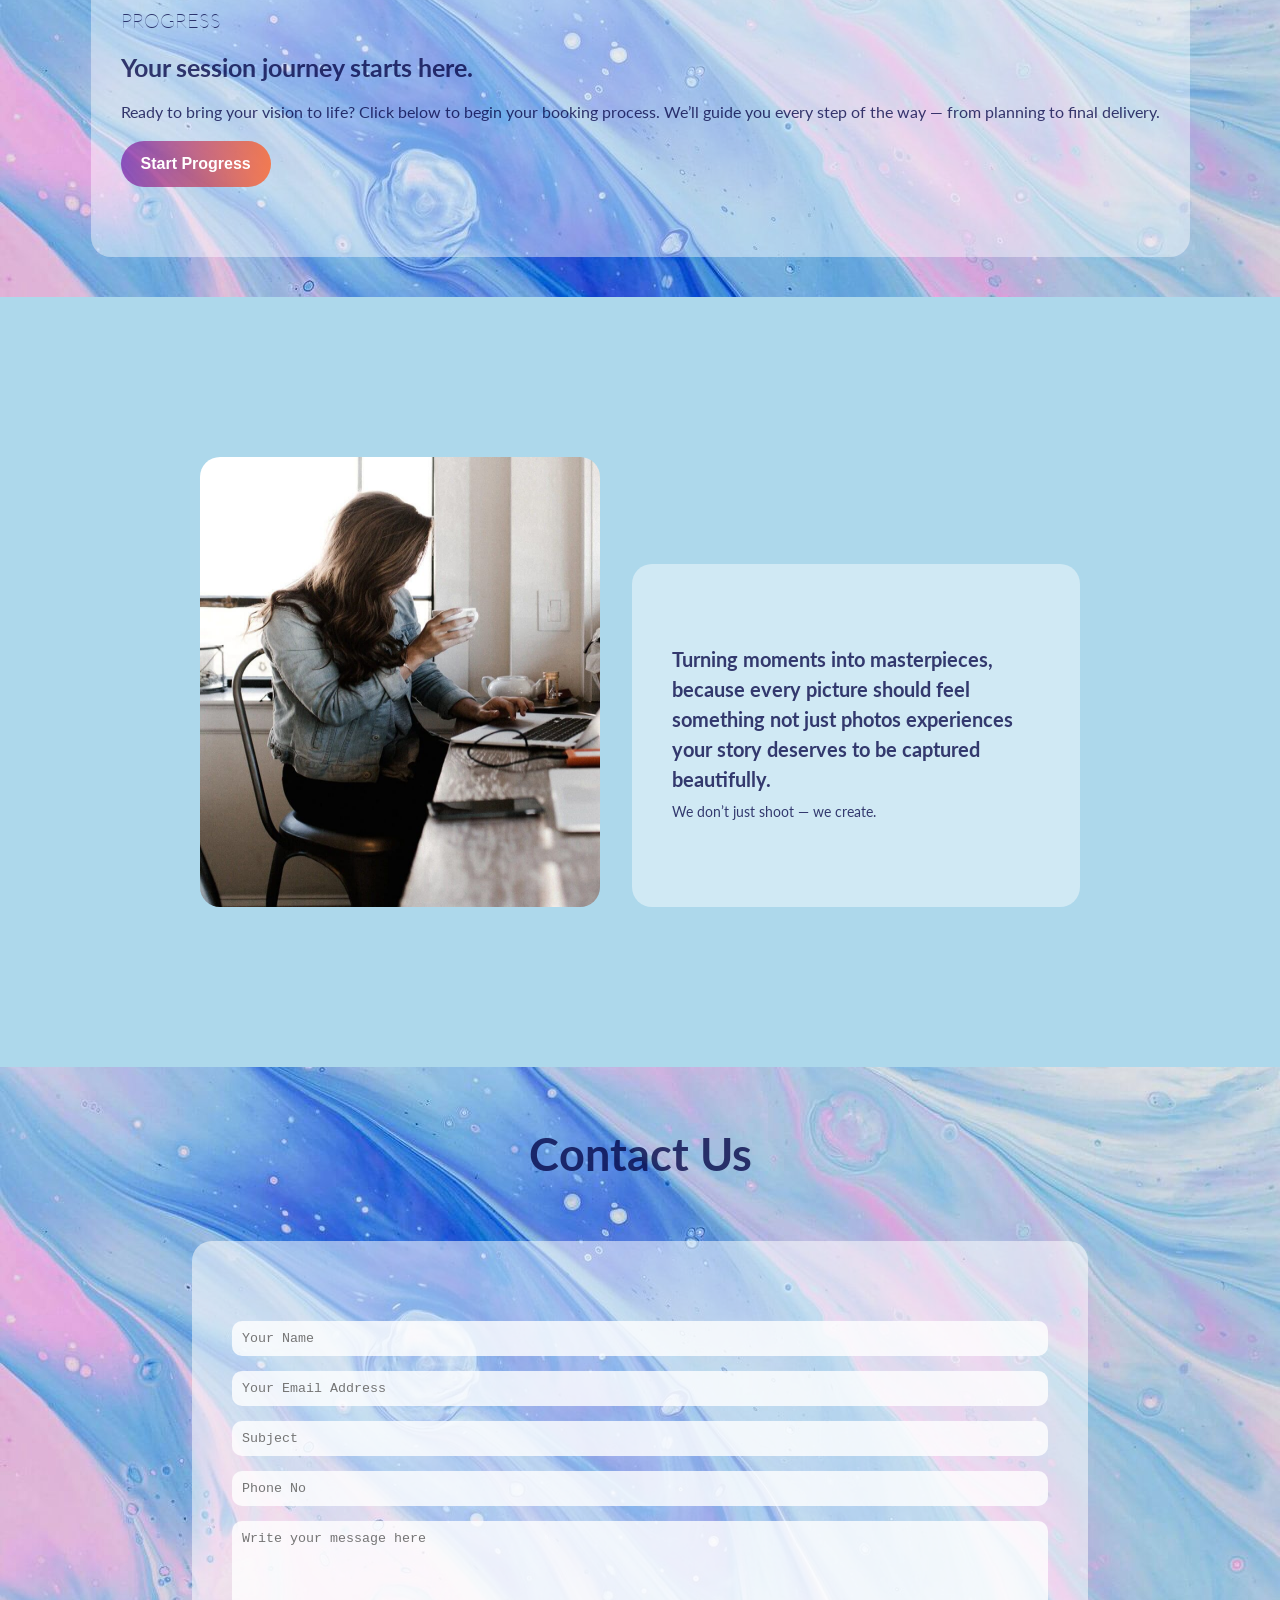
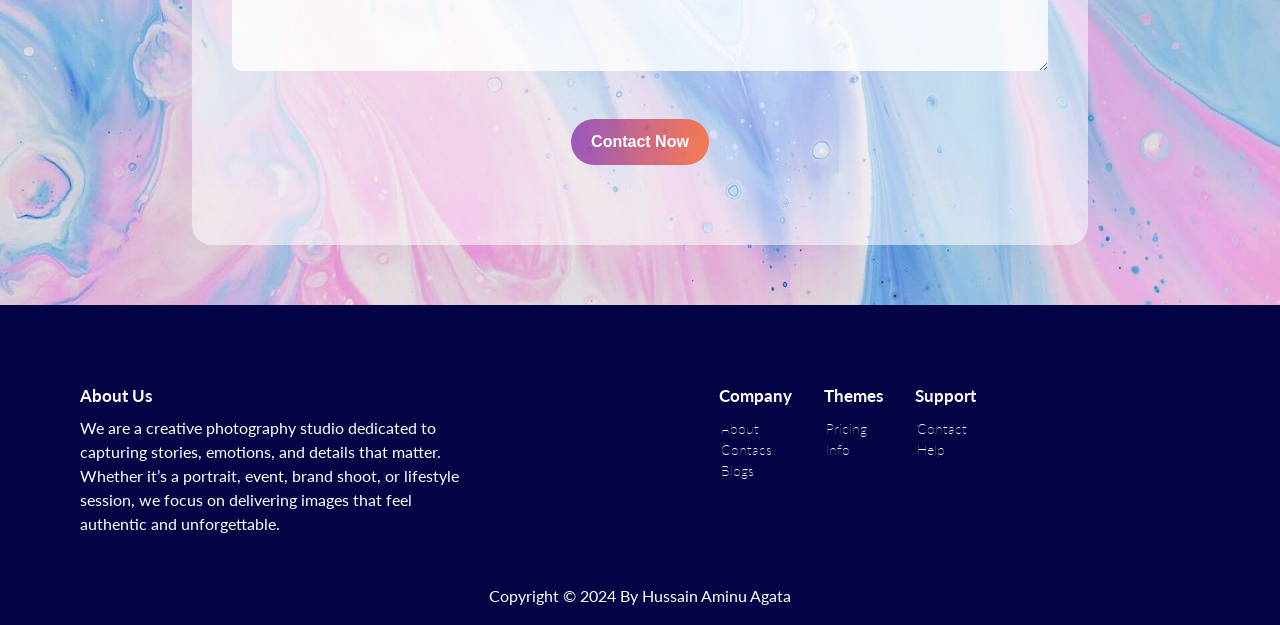
==== commit 31fd9ab8: "initial commit" ====
--- a/index.html
+++ b/index.html
@@ -8,34 +8,39 @@
     <link rel="stylesheet" href="https://cdnjs.cloudflare.com/ajax/libs/font-awesome/6.5.2/css/all.min.css" integrity="sha512-SnH5WK+bZxgPHs44uWIX+LLJAJ9/2PkPKZ5QiAj6Ta86w+fsb2TkcmfRyVX3pBnMFcV7oQPJkl9QevSCWr3W6A==" crossorigin="anonymous" referrerpolicy="no-referrer" />
 
     <meta name="viewport" content="width=device-width, initial-scale=1.0">
-    <title>@agata Photography</title>
+    <title>@agata Photography studio</title>
 </head>
 <body>
     <section>
         <div class="h-bg">
     <div class="navbar">
         <div class="container flx">
-            <div class="logo">Logo</div>
+            <div class="logo">A<span style="color:  rgba(253, 101, 45, 0.813);">g</span>a<span style="color:  rgba(253, 101, 45, 0.813);">t</span>a<span style="font-size: 13px;"> <span style="color:  rgba(253, 101, 45, 0.813);">p</span>hoto<span style="color:  rgba(253, 101, 45, 0.813);">g</span style="color:  rgba(253, 101, 45, 0.813);">raph<span style="color:  rgba(253, 101, 45, 0.813);">y</span></span></div>
             <ul class="nav">
-                <li><a href="#">Home</a></li>
-                <li><a href="#">About</a></li>
-                <li><a href="#">Services</a></li>
-                <li><a href="#">Contact</a></li>
+                <li><a href="#hm">Home</a></li>
+                <li><a href="#abt">About</a></li>
+                <li><a href="#svcs">Services</a></li>
+                <li><a href="#cnt">Contact</a></li>
             </ul>
-            <button>send message</button>
-
-        </div>
-    </div>
+            <button id="contac-us"><a href="#cnt">send message</a></button>
+
+        </div>
+    </div>
+    
     <div class="showcase">
         <div class="container">
             <div class="shw">
                 <div class="s-b">
                     <h2>Photographer</h2>
-                    <p>Lorem ipsum dolor sitveritatis accusantium velit nam? Ab molestiae modi cupiditate dolorum quam. Excepturi quia deleniti quos iure culpa distinctio odio consequuntur unde quibusdam accusantium pariatur, eum magni repellat officiis porro tenetur quas fugit esse. amet, consectetur adipiscing elit. Mauris ultrices risus eget nunc ullamcorper, ut consectetur eros mattis. Praesent lobortis in est sit amet pretium.</p>
-                    <button>Read More</button>
+                    <p>Photography is more than just taking pictures, it is the art of preserving memories, emotions and stories that last a lifetime. At our studio, we believe every momment has a stories worth telling.
+                        From the mallest smile to the grandest celebration, evrery Photograph captures a piece of life that can never be repeated.
+                       <!-- Our mission for Photography drives us to create images that are not only beautiful but meaningful. We focus on capturing 
+                        genuine emotions, natural moment, and authentic experiences. Whether it is a wedding, portrait session, event coverage, or creative Photography project, our goal is to transform your moments into timeless visual memories. -->
+                    </p>
+                    <button><a href="/Readmore.html">Read More</a></button>
                 </div>
                 
-                <img src="images/shw-case-pc.jpg" alt="">
+                <img src="images/IMG_7.JPG" alt="">
             </div>
         </div>
     </div>
@@ -43,24 +48,29 @@
 </section>
 
 <section-1>
-    <div class="services">
+    <div class="services" id="svcs">
     <div class="container">
         <h3>Our Services</h3>
+        <p>
+            We provide professional Photography services tailored to capture life's most meaningful moments.
+        </p>
         <div class="icon-container">
             <div class="icon">
-                <i class="fa-thin fa-lightbulb fa-2xl" style="color: #c346bf;"></i>
-            <h4>Interior Photography</h4>
-            <p>Lorem ipsum dolor, sit amet consectetur adipisicing elit. Earum, placeat voluptate repellat veniam quia, asperiores facere similique aperiam nulla cum officia ex amet. Iusto vero laudantium, neque distinctio velit officia!</p>
+            <h4>Wedding Photography</h4>
+            <p>Your wedding day is one of the most important moments in your life. Our wedding photography services focuses on capturing every beautiful detail, emotion, and celebration of your special day.
+            </p>
             </div>
             <div class="icon">
-                <i class="fa-thin fa-lightbulb fa-2xl" style="color: #c346bf;"></i>
-            <h4>Interior Photography</h4>
-            <p>Lorem ipsum dolor, sit amet consectetur adipisicing elit. Earum, placeat voluptate repellat veniam quia, asperiores facere similique aperiam nulla cum officia ex amet. Iusto vero laudantium, neque distinctio velit officia!</p>
+            <h4>Portrait Photography</h4>
+            <p>
+                Our portrait photographysessions are designed to capture your personality, confidence, and natural beauty. Whether it's for personal profiles, or family photos, we create a comfortable enviroment that allows you to look and feel your best in every shot.
+            </p>
             </div>
             <div class="icon">
-                <i class="fa-thin fa-lightbulb fa-2xl" style="color: #c346bf;"></i>
-            <h4>Interior Photography</h4>
-            <p>Lorem ipsum dolor, sit amet consectetur adipisicing elit. Earum, placeat voluptate repellat veniam quia, asperiores facere similique aperiam nulla cum officia ex amet. Iusto vero laudantium, neque distinctio velit officia!</p>
+            <h4>Fashion and lifestyle Photography</h4>
+            <p>
+                Our fashion and lifestyle photography focuses on creativity, style, and storytelling. Whether you are a model, brand, or individual looking for stylish photos, we produce images that highlight personality,fashion, and artistic expression.
+            </p>
             </div>
         </div>
         </div>
@@ -68,48 +78,71 @@
 </div>
 </section-1>
 <section-2>
-    <div class="about">
+    <div class="about" id="abt"> 
         <div class="container-1">
-        <img src="images/camera.jpg" alt="">
-        <div class="abt">
+        
+        <div class="abt"> 
             <h2>About Us</h2>
             <div class="abt-p">
             <p>
-                Lorem ipsum dolor Lorem ipsum dolor sit amet consectetur adipisicing elsit amet, consectetur adipisicing elit. Fuga fugit voluptatem dicta nesciunt maxime a labore dignissimos beatae distinctio amet.
-            </p>
-            <p>
-                Lorem ipsum dolor sit amet, consectetur adipisicing elit. Fuga fugit voluptatem dicta nesciunt maxime a labore dignissimos beatae distinctio amet.
-            </p>
-        </div>
-        </div>
+                We are passionate team of Photographers dedicated to capturing moments that matter. With creativity, attention to details, and professional experience, we strive to deliver photographs that trully tell story.      
+            </p>
+            <p>
+                Every smile, every moment, every detail matters to us. Whether you’re celebrating something big or just want to freeze time for a moment, we’re here to make it look amazing.
+
+
+            </p>
+        </div>
+        </div>
+        <img src="images/C4722CDA-E245-4644-95FF-A5C557570B9F.jpg" alt="">
     </div>
 </div>
 </div>
 </section-2>
 <section-3>
-    <div class="our">
+    <div class="our" id="prcg">
         <div class="container"></div>
     <div class="our-pricing">
         
             <p>OUR PRICING</p>
-            <h3>Facilis, excepturi explicabo! Sint, asperiores quibusdam?</h3>
+            <h3>Simple, transparent pricing no hidden surprises. Choose a package that fits your needs.</h3>
             <div class="wrapper">
                 <div>
                     <h2>$39</h2>
                     <h4>Star</h4>
-                    <span>Lorem ipsum dolor sit amet, consectetur adipisicing elit. Accusantium id non, ad cupiditate consectetur quas.</span> <br>
+                    <span>Perfect for quick sessions and simple shoots. <br>
+
+                            1 Hour Session <br>
+                            10 Edited Photos <br>
+                            Single Location <br>
+                            Standard Delivery (3–5 days)
+
+                            </span> <br>
                     <button>Buy</button>
                 </div>
                 <div>
                     <h2>$59</h2>
                     <h4>Basic</h4>
-                    <span>Lorem ipsum dolor sit amet, consectetur adipisicing elit. Accusantium id non, ad cupiditate consectetur quas.</span> <br>
+                    <span>Best for clients who want more variety and creativity. <br>
+
+                                2 Hour Session <br>
+                                20 Edited Photos <br>
+                                Multiple Poses <br>
+                                1–2 Locations <br>
+                                Priority Editing (2–3 days)</span> <br>
                     <button>Buy</button>
                 </div>
                 <div>
                     <h2>$89</h2>
                     <h4>Pro</h4>
-                    <span>Lorem ipsum dolor sit amet, consectetur adipisicing elit. Accusantium id non, ad cupiditate consectetur quas.</span> <br>
+                    <span>For premium experience and top-tier results. <br>
+
+                                3–4 Hour Session <br>
+                                40+ Edited Photos <br>
+                                Multiple Locations <br>
+                                Outfit Changes <br>
+                                Same/Next Day Preview <br>
+                                Full Creative Direction.</span> <br>
                     <button>Buy</button>
                 </div>
             </div>
@@ -131,16 +164,16 @@
                 OUR WORKS
             </h1>
             <h2>
-                Lorem ipsum dolor sit amet.
+                Your memories, our lens.
             </h2>
             <div class="wrk-img">
-                <img src="images/room.png.jpg" alt="">
-                <img src="images/woman.png.jpg" alt="">
-                <img src="images/lght.png.jpg" alt="">
+                <img src="images/IMG_0419.JPG" alt="">
+                <img src="images/IMG_0181.JPG" alt="">
+                <img src="images/C5AE79D0-E09D-4B0F-BA4F-72CC3D517D55.jpg" alt="">
+                <img src="images/camera.jpg" alt="">
                 <img src="images/shw-case-pc.jpg" alt="">
-                <img src="images/IMG_0178.JPG" alt="">
-                <img src="images/IMG_0181.JPG" alt="">
-                <img src="images/IMG_4172.JPG" alt="">
+                <img src="images/h-camera.png.jpg" alt="">
+                <img src="images/IMG_0179.JPG" alt="">
             </div>
         </div>
     </div>
@@ -153,8 +186,8 @@
             <div class="pgr">
                 <div class="cntn">
                 <h2>PROGRESS</h2>
-                <h4>Our Compentance</h4>
-                    <p>Lorem, ipsum dolor sit amet consectetur adipisicing elit. Quo eum laboriosam, assumenda dolore consequuntur sit harum error iusto, repellat quos alias sint hic atque soluta quia modi et nihil aspernatur!</p>
+                <h4>Your session journey starts here.</h4>
+                    <p>Ready to bring your vision to life? Click below to begin your booking process. We’ll guide you every step of the way — from planning to final delivery.</p>
                     <button>
                         Start Progress
                     </button>
@@ -170,14 +203,17 @@
         <div class="container">
             <div class="wmn">
             <img src="images/woman2.jpg" alt="">
-            <p>Lorem, ipsum dolor sit amet consectetur adipisicing elit. Cum, quae numquam. Distinctio omnis impedit eum culpa vitae minima at nihil odio voluptatum! Harum, nisi commodi?<br> <span style=" font-size: smaller; font-weight: lighter;"><small>Lorem ipsum dolor sit.</small></span></p>
+            <p>Turning moments into masterpieces, because every picture should feel something not just photos experiences
+your story deserves to be captured beautifully.
+
+<br> <span style=" font-size: smaller; font-weight: lighter;"><small>We don’t just shoot — we create.</small></span></p>
         
         </div>
     </div>
     </div>
 </section-6>
-<secttion-7>
-    <div class="contact">
+<secttion-7">
+    <div class="contact" id="cnt">
         <div class="container">
             <div class="cnt">
                 <h3>Contact Us</h3>
@@ -207,34 +243,31 @@
             <div class="abt-us">
                 <div>
                     <h1>About Us</h1>
-                <p>Lorem, ipsum dolor sit amet consectetur adipisicing elit. Recusandae sed provident nihil quibusdam minima enim, omnis veritatis ipsam expedita, sapiente blanditiis aperiam ad aspernatur sint ea quia delectus est vero!</p>
+                <p>We are a creative photography studio dedicated to capturing stories, emotions, and details that matter. Whether it’s a portrait, event, brand shoot, or lifestyle session, we focus on delivering images that feel authentic and unforgettable.
+
+</p>
                 </div>
                 <br> <br>
                 <div class="cover">
                 <div>
                     <h1>Company</h1>
                     <ul>
-                        <li><a href="#">About</a></li>
-                        <li><a href="#">Jobs</a></li>
-                        <li><a href="#">Contacs</a></li>
+                        <li><a href="#abt">About</a></li>
+                        <li><a href="#cnt">Contacs</a></li>
                         <li><a href="#">Blogs</a></li>
                     </ul>
                 </div>
                 <div>
                     <h1>Themes</h1>
                     <ul>
-                        <li><a href="#">Features</a></li>
-                        <li><a href="#">Team</a></li>
-                        <li><a href="#">Pricing</a></li>
+                        <li><a href="#prcg">Pricing</a></li>
                         <li><a href="#">Info</a></li>
                     </ul>
                 </div>
                 <div>
                     <h1>Support</h1>
                     <ul>
-                        <li><a href="#">Contact</a></li>
-                        <li><a href="#">Testimonials</a></li>
-                        <li><a href="#">Terms of services</a></li>
+                        <li><a href="#cnt">Contact</a></li>
                         <li><a href="#">Help</a></li>
                     </ul>
                     
--- a/style.css
+++ b/style.css
@@ -47,8 +47,7 @@
     border: 0;
     cursor: pointer;
     transition: background;
-    transition-duration: 3s;
-    transition-delay: 0.1s;
+    transition-duration: 0.6s;
     transition-property: all;
 
 }
@@ -72,11 +71,13 @@
 li a{
     font-size: 20px;
     font-weight: 600;
+    color: rgb(2, 2, 71);
+}
+
+li a:hover{
     color: rgba(3, 3, 68, 0.511);
-}
-
-li a:hover{
-    color: black;
+    border-bottom: 1.5px solid rgb(2, 2, 71);
+    padding-bottom: 8px;
 }
 
 img{
@@ -84,7 +85,7 @@
 }
 .s-b h2{
     text-align: left;
-    font-size: 50px;
+    font-size: 85px;
     
 }
 .shw{
@@ -106,11 +107,11 @@
 
 .shw img{
     width: 300px;
-    border-radius: 50% 50%;
+    border-radius: 0% 50%;
     transition: border-radius 2s ease;
 }
 .shw img:hover{
-    border-radius: 20px;
+    border-radius: 50% 0%;
 }
 .s-b{
     width: 69.9%;
@@ -118,6 +119,11 @@
     color: rgba(3, 3, 68, 0.763);
     background-color: rgba(255, 255, 255, 0.427);
     border-radius: 15px;
+}
+
+/*ReadMore Section*/
+section.Readmore .s-b{
+    background-color: rgba(26, 147, 199, 0.356);
 }
 /*services*/
 .services{
@@ -131,8 +137,12 @@
 
 .services h3{
     text-align: center;
-    font-size: 35px;
+    font-size: 50px;
     font-weight: bolder;
+    color: rgba(3, 3, 68, 0.763);
+}
+.services p{
+    text-align: center;
     color: rgba(3, 3, 68, 0.763);
 }
 .icon-container{
@@ -164,13 +174,13 @@
 .container-1{
     display: flex;
     justify-content: center;
-    gap: 2em;
+    gap: 0em;
     align-items: center;
-    padding: 0 80px;
-    
+    padding: 0;
 }
 .about img{
-    width: 450px;
+    height: 400px;
+    width: auto;
     border-radius: 15px;
     display: flex;
     margin: auto;
@@ -182,14 +192,15 @@
     border-radius: 20px;
     height: auto;
     padding: 70px 40px;
-    gap: 2rem;
+    gap: 1rem;
     align-self: center;
+    margin: auto;
 }
 
 .abt-p{
     display: grid;
     grid-template-columns: 1fr 1fr;
-    gap: 2em;
+    gap: 0em;
     line-height: 1.3em;
     color: rgba(3, 3, 68, 0.763); 
     padding: 30px 0;
@@ -484,7 +495,7 @@
      .navbar a:hover{
         padding: 4px;
     }
-
+    
  
      .icon-container{
             display: block;
@@ -509,7 +520,6 @@
     
             text-align: center;
         }
-    
         .wrk h1, h2{
             text-align: center;
         }
@@ -613,6 +623,10 @@
         margin: auto;
         margin-top: 30px;
     }
+    .s-b h2{
+    font-size: 50px;
+    
+}
         .icon-container{
             display: block;
         }
